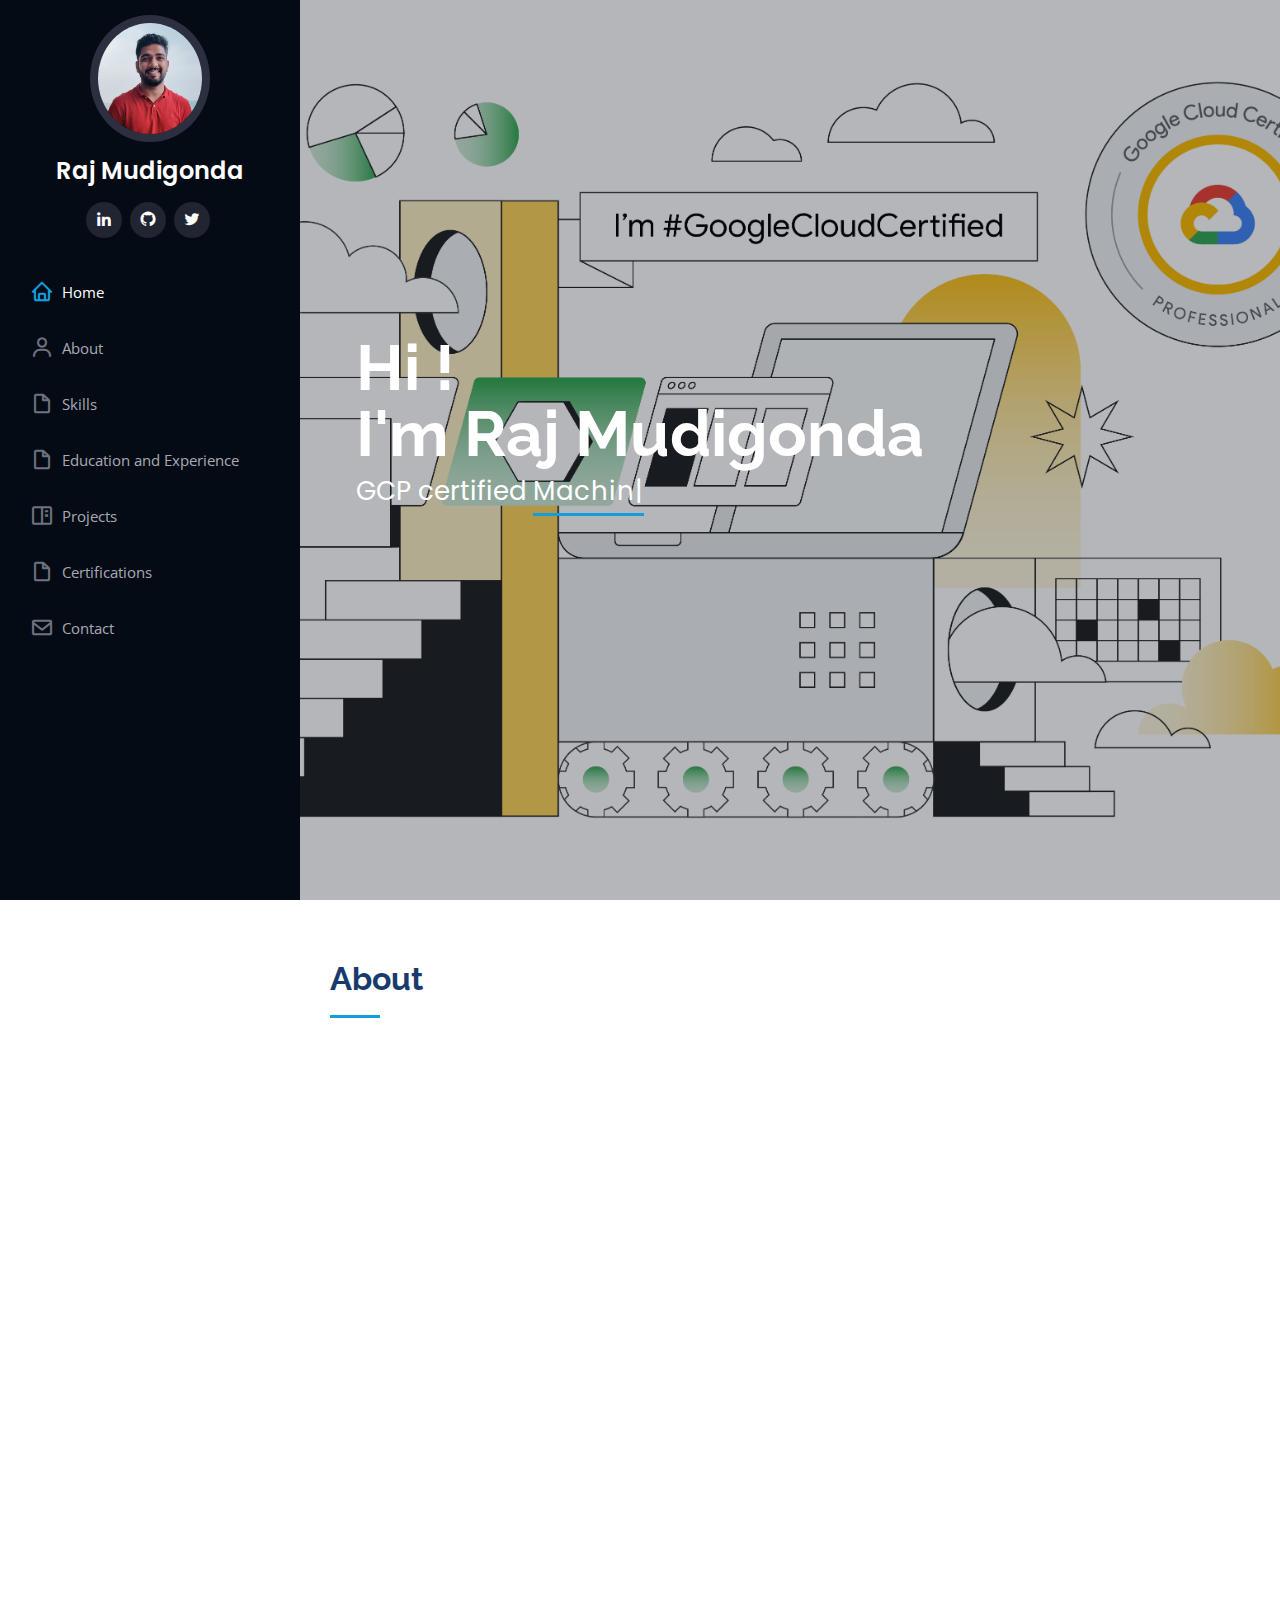
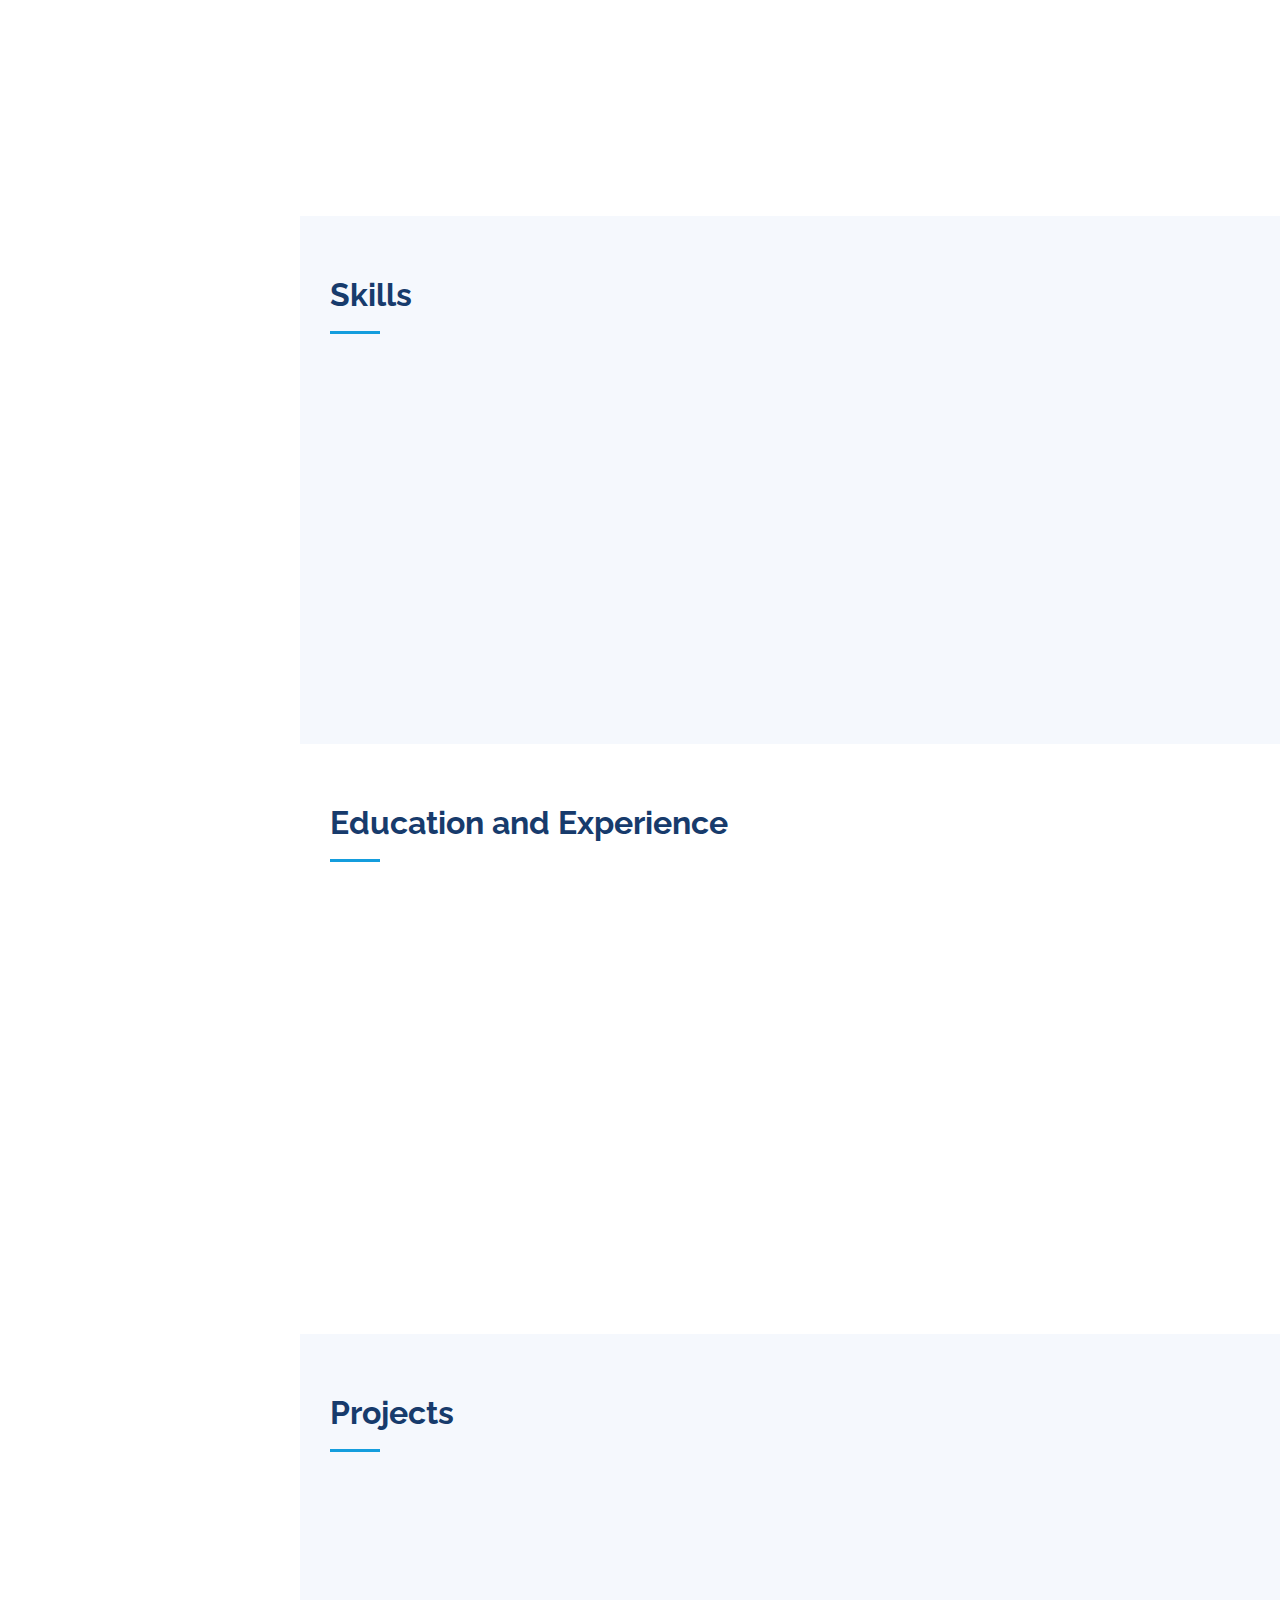
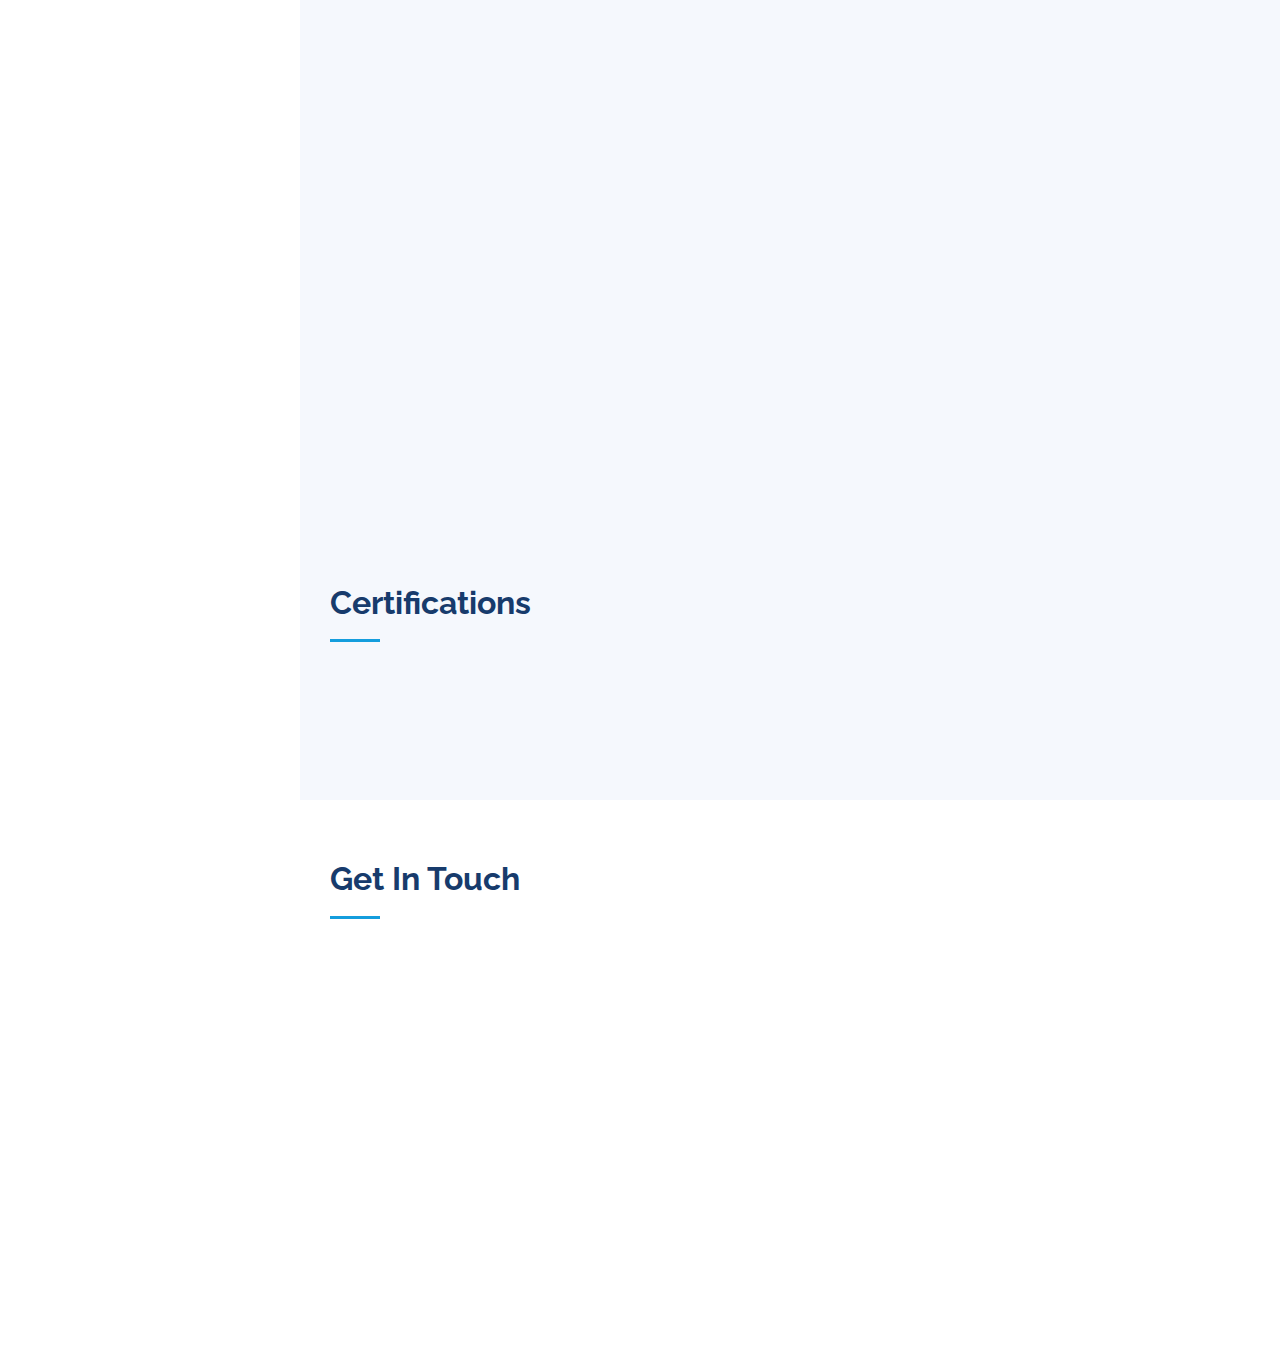
==== index.html @ 3359b0aa "Initial commit" ====
<!DOCTYPE html>
<html lang="en">

<head>
  <meta charset="utf-8">
  <meta content="width=device-width, initial-scale=1.0" name="viewport">

  <title>Raj Mudigonda</title>
  <meta content="" name="description">
  <meta content="" name="keywords">

  <!-- Favicons -->
  <link href="assets/img/favicon.png" rel="icon">
  <link href="assets/img/apple-touch-icon.png" rel="apple-touch-icon">

  <!-- Google Fonts -->
  <link href="https://fonts.googleapis.com/css?family=Open+Sans:300,300i,400,400i,600,600i,700,700i|Raleway:300,
              300i,400,400i,500,500i,600,600i,700,700i|Poppins:300,300i,400,400i,500,500i,600,600i,700,700i" rel="stylesheet">

  <!-- Vendor CSS Files -->
  <link href="assets/vendor/aos/aos.css" rel="stylesheet">
  <link href="assets/vendor/bootstrap/css/bootstrap.min.css" rel="stylesheet">
  <link href="assets/vendor/bootstrap-icons/bootstrap-icons.css" rel="stylesheet">
  <link href="assets/vendor/boxicons/css/boxicons.min.css" rel="stylesheet">
  <link href="assets/vendor/glightbox/css/glightbox.min.css" rel="stylesheet">
  <link href="assets/vendor/swiper/swiper-bundle.min.css" rel="stylesheet">

  <!-- Template Main CSS File -->
  <link href="assets/css/style.css" rel="stylesheet">

</head>

<body>

  <!-- ======= Mobile nav toggle button ======= -->
  <i class="bi bi-list mobile-nav-toggle d-xl-none"></i>

  <!-- ======= Header ======= -->
  <header id="header">
    <div class="d-flex flex-column">

      <div class="profile">
        <img src="assets/img/raj_profile.jpg" alt="" class="img-fluid rounded-circle">
        <h1 class="text-light"><a href="index.html">Raj Mudigonda</a></h1>
        <div class="social-links mt-3 text-center">
          <a href="http://www.linkedin.com/in/rajmudigonda893" class="linkedin"><i class="bx bxl-linkedin"></i></a>
          <a href="https://github.com/rajm893" class="github"><i class="bx bxl-github"></i></a>
          <a href="https://twitter.com/RajMudigonda1" class="twitter"><i class="bx bxl-twitter"></i></a>
        </div>
      </div>

      <nav id="navbar" class="nav-menu navbar">
        <ul>
          <li><a href="#hero" class="nav-link scrollto active"><i class="bx bx-home"></i> <span>Home</span></a></li>
          <li><a href="#about" class="nav-link scrollto"><i class="bx bx-user"></i> <span>About</span></a></li>
          <li><a href="#skills" class="nav-link scrollto"><i class="bx bx-file-blank"></i> <span>Skills</span></a></li>        
          <li><a href="#edu_exp" class="nav-link scrollto"><i class="bx bx-file-blank"></i> <span>Education and Experience</span></a></li>
          <li><a href="#portfolio" class="nav-link scrollto"><i class="bx bx-book-content"></i> <span>Projects</span></a></li>
          <li><a href="#certification" class="nav-link scrollto"><i class="bx bx-file-blank"></i> <span>Certifications</span></a></li>
          <li><a href="#contact" class="nav-link scrollto"><i class="bx bx-envelope"></i> <span>Contact</span></a></li>
        </ul>
      </nav><!-- .nav-menu -->
    </div>
  </header><!-- End Header -->

  <!-- ======= Hero Section ======= -->
  <section id="hero" class="d-flex flex-column justify-content-center align-items-center">
    <div class="hero-container" data-aos="fade-in">
      <h1>Hi !</h1>
      <h1>I'm Raj Mudigonda</h1>
      <p>GCP certified <span class="typed" data-typed-items="Machine Learning engineer, Data Engineer"></span></p>
    </div>
  </section><!-- End Hero -->

  <main id="main">

    <!-- ======= About Section ======= -->
    <section id="about" class="about">
      <div class="container">

        <div class="section-title">
          <h2>About</h2>
          <p></p>
        </div>

        <div class="row">
          <div class="col-lg-4" data-aos="fade-right">
            <img src="assets/img/raj_profile.jpg" class="img-fluid" alt="">
          </div>
          <div class="col-lg-6 pt-4 pt-lg-0 content" data-aos="fade-left">
            <h3>Welcome!</h3>

            <p style="text-align: justify;">
              <br>
              I'm a Machine Learning Engineer with 4 years of expertise in designing and deploying end-to-end machine learning solutions.
              I hold certifications as a <strong>Google Cloud Professional Machine Learning Engineer</strong> and <strong>Data Engineer</strong>,
              reflecting my proficiency in leveraging cloud platforms for scalable and efficient ML deployments.<br>
              <br>
              My journey in the tech industry spans both fast-paced startup environments and large tech firms, equipping me with adaptable skills
              and a strong foundation in agile development methodologies.<br>
              <br>
              With a passion for solving real-world problems, I have successfully delivered ML solutions across diverse business domains.<br>
              <br>
              My technical skill set includes:<br>
              - Python<br>
              - SQL<br>
              - Machine Learning<br>
              - Deep Learning<br>
              - GCP<br>
              - MLOps<br>
              <br>
              Let's collaborate to build innovative and impactful machine learning solutions.
            </p>
          </div>
        </div>

      </div>
    </section><!-- End About Section -->

    <!-- ======= Skills Section ======= -->
    <section id="skills" class="skills section-bg">
      <div class="container">

        <div class="section-title">
          <h2>Skills</h2>
       </div>

        <div class="row skills-content">

          <div class="col-lg-6" data-aos="fade-up">

            <div class="progress">
              <span class="skill">Python <i class="val">100%</i></span>
              <div class="progress-bar-wrap">
                <div class="progress-bar" role="progressbar" aria-valuenow="100" aria-valuemin="0" aria-valuemax="100"></div>
              </div>
            </div>

            <div class="progress">
              <span class="skill">Machine Learning <i class="val">95%</i></span>
              <div class="progress-bar-wrap">
                <div class="progress-bar" role="progressbar" aria-valuenow="90" aria-valuemin="0" aria-valuemax="100"></div>
              </div>
            </div>

            <div class="progress">
              <span class="skill">SQL <i class="val">90%</i></span>
              <div class="progress-bar-wrap">
                <div class="progress-bar" role="progressbar" aria-valuenow="90" aria-valuemin="0" aria-valuemax="100"></div>
              </div>
            </div>
            <div class="progress">
              <span class="skill">Pytorch <i class="val">85%</i></span>
              <div class="progress-bar-wrap">
                <div class="progress-bar" role="progressbar" aria-valuenow="85" aria-valuemin="0" aria-valuemax="100"></div>
              </div>
            </div>
            <div class="progress">
              <span class="skill">Docker <i class="val">90%</i></span>
              <div class="progress-bar-wrap">
                <div class="progress-bar" role="progressbar" aria-valuenow="90" aria-valuemin="0" aria-valuemax="100"></div>
              </div>
            </div>
          </div>

          <div class="col-lg-6" data-aos="fade-up" data-aos-delay="100">

            <div class="progress">
              <span class="skill">Google Cloud Platform <i class="val">95%</i></span>
              <div class="progress-bar-wrap">
                <div class="progress-bar" role="progressbar" aria-valuenow="95" aria-valuemin="0" aria-valuemax="100"></div>
              </div>
            </div>

            <div class="progress">
              <span class="skill">Natural Language Processing <i class="val">90%</i></span>
              <div class="progress-bar-wrap">
                <div class="progress-bar" role="progressbar" aria-valuenow="90" aria-valuemin="0" aria-valuemax="100"></div>
              </div>
            </div>

            <div class="progress">
              <span class="skill">MLOps <i class="val">90%</i></span>
              <div class="progress-bar-wrap">
                <div class="progress-bar" role="progressbar" aria-valuenow="90" aria-valuemin="0" aria-valuemax="100"></div>
              </div>
            </div>

            <div class="progress">
              <span class="skill">Deep Learning <i class="val">85%</i></span>
              <div class="progress-bar-wrap">
                <div class="progress-bar" role="progressbar" aria-valuenow="85" aria-valuemin="0" aria-valuemax="100"></div>
              </div>
            </div>
            <div class="progress">
              <span class="skill">Big Data <i class="val">85%</i></span>
              <div class="progress-bar-wrap">
                <div class="progress-bar" role="progressbar" aria-valuenow="85" aria-valuemin="0" aria-valuemax="100"></div>
              </div>
            </div>

          </div>

        </div>

      </div>
    </section><!-- End Skills Section -->

    <!-- ======= Education Section ======= -->
    <section id="edu_exp" class="resume">
      <div class="container">

        <div class="section-title">
          <h2>Education and Experience</h2>
          </div>

        <div class="row">
          <div class="col-lg-6" data-aos="fade-up">
            
            <h3 class="resume-title">Education</h3>
            <div class="resume-item">
              <h4>Masters in Computer Science &amp; Engineering</h4>
              <h5>2016 - 2018</h5>
              <p><em>International Institute of Information Technology, Bhubaneswar, India</em></p>
            </div>
            <div class="resume-item">
              <h4>Bachelors in Computer Science &amp; Technology</h4>
              <h5>2011 - 2015</h5>
              <p><em>Shivaji University, Kolhapur, India</em></p>
              </div>
          </div>
          <div class="col-lg-6" data-aos="fade-up" data-aos-delay="100">
            <h3 class="resume-title">Professional Experience</h3>
            <div class="resume-item">
              <h4>Machine Learning Engineer</h4>
              <h5>March 2020 - August 2022</h5>
              <p><em>Johnson Controls, Bangalore, India </em></p>
            </div>
            <div class="resume-item">
              <h4>Data Scientist</h4>
              <h5>June 2018 - January 2020</h5>
              <p><em>Curl Tech, Bangalore, India </em></p>
            </div>
          </div>
        </div>

      </div>
    </section><!-- End Resume Section -->

   
    <!-- ======= Portfolio Section ======= -->
    <section id="portfolio" class="portfolio section-bg">
      <div class="container">

        <div class="section-title">
          <h2>Projects</h2>
    
        </div>
  
        <div class="row portfolio-container" data-aos="fade-up" data-aos-delay="100">
       
            <div class="col-lg-4 col-md-6 portfolio-item filter-app" >
              <div class="portfolio-wrap"> 
               <img src="assets/img/portfolio/item_shrinks_diag.png" class="img-fluid"  alt="">
               <!-- <div class="centered"><strong>Retail store item shrinkage prediction</strong> </div> -->
               <div class="portfolio-text">
                <h3 class="portfolio-title">Retail store item shrinkage prediction</h3>
              </div>
               <div class="portfolio-links">
                <a href="project-details.html#project-1" class="more-details-link" data-toggle="modal" data-target="#project-modal">More Details</a>
                <!-- <a href="project-details.html" title="More details">More Details</a> -->
               </div>
              </div>
            </div>

            <div class="col-lg-4 col-md-6 portfolio-item filter-app" data-aos="fade-up">
              <div class="portfolio-wrap">
               <img src="assets/img/portfolio/anamolies_detect.png" class="img-fluid"  alt="">
              <!-- <div class="centered"><strong>Retail store Anomaly Detection</strong> </div> -->
               <div class="portfolio-text">
                <h3 class="portfolio-title">Retail store Anomaly Detection</h3>
               </div>
               <div class="portfolio-links">
                <a href="project-details.html#project-2" title="More Details">More Details</a>
               </div>
              </div>
            </div>
         
          <div class="col-lg-4 col-md-6 portfolio-item filter-app">
            <div class="portfolio-wrap">
              <img src="assets/img/portfolio/Edge_computing_Solution.png" class="img-fluid" alt="">
              <div class="portfolio-text">
                <h3 class="portfolio-title">Edge computing solution using Google IOT Core, Google PubSub, Dataflow and Bigquery</h3>
              </div>
              <div class="portfolio-links">
                <a href="project-details.html#project-3" title="More details">More Details</a>
              </div>
            </div>
          </div>

          <div class="col-lg-4 col-md-6 portfolio-item filter-card">
            <div class="portfolio-wrap">
              <img src="assets/img/portfolio/ocr_solution.png" class="img-fluid" alt="">
              <div class="portfolio-text">
                <h3 class="portfolio-title">AI Based Document Data Extraction</h3>
              </div>
              <div class="portfolio-links">
                <a href="project-details.html#project-4" title="More Details">More Details</a>
              </div>
            </div>
          </div>

          <div class="col-lg-4 col-md-6 portfolio-item filter-web">
            <div class="portfolio-wrap">
              <img src="assets/img/portfolio/libs.png" class="img-fluid" alt="">
              <div class="portfolio-text">
                <h3 class="portfolio-title">Explosives classification using LIBS data</h3>
              </div>
              <div class="portfolio-links">
                <a href="project-details.html#project-5" title="More Details">More Details</a>
              </div>
            </div>
          </div>

          <div class="col-lg-4 col-md-6 portfolio-item filter-app">
            <div class="portfolio-wrap">
              <img src="assets/img/portfolio/ai_camera_usecase.png" class="img-fluid" alt="">
              <div class="portfolio-text">
                <h3 class="portfolio-title">Retail store Visual analytics solution from camera feed</h3>
              </div>
              <div class="portfolio-links">
                <a href="project-details.html#project-6" title="More Details">More Details</a>
              </div>
            </div>
          </div>

          <div class="col-lg-4 col-md-6 portfolio-item filter-card">
            <div class="portfolio-wrap">
              <img src="assets/img/portfolio/ML_pipeline.png" class="img-fluid" alt="">
              <div class="portfolio-text">
                <h3 class="portfolio-title">MLOps with DVC and MLFLow</h3>
              </div>
              <div class="portfolio-links">
                <a href="project-details.html#project-7" title="More Details">More Details</a>
              </div>
            </div>
          </div>

          <div class="col-lg-4 col-md-6 portfolio-item filter-card">
            <div class="portfolio-wrap">
              <img src="assets/img/portfolio/quora.png" class="img-fluid" alt="">
              <div class="portfolio-text">
                <h3 class="portfolio-title">NLP based model building on Quora question pairs dataset with FastAPI deployment</h3>
              </div>
              <div class="portfolio-links">
                <a href="project-details.html#project-8" title="More Details">More Details</a>
              </div>
            </div>
          </div>

        </div>

      </div>
    </section><!-- End Portfolio Section-->

    <section id="certification" class="certification section-bg">
      <div class="container">

        <div class="section-title">
          <h2>Certifications</h2>
        </div>

        <div class="row skills-content">
          <div class="col-lg-3" data-aos="fade-up">
          <div class="portfolio-wrap">
            <embed type="image/jpg" src="https://api.accredible.com/v1/frontend/credential_website_embed_image/badge/74767952"> 
            <div class="portfolio-links">
              <a href="https://google.accredible.com/3e2f6ae3-002e-4bcc-9ad5-936173d66154" title="Link">Link<i class="bx bx-link"></i></a>
            </div>
          </div>
          </div>
          <div class="col-lg-3" data-aos="fade-up" data-aos-delay="100">
          <div class="portfolio-wrap">
            <embed type="image/jpg" src="https://api.accredible.com/v1/frontend/credential_website_embed_image/badge/73990220"> 
            <div class="portfolio-links">
              <a href="https://google.accredible.com/91970f73-e593-4fe9-964e-8dffdcba9cc0" title="Link">Link<i class="bx bx-link"></i></a>
            </div>
          </div>
          </div>
        </div>

        </div>

      </div>
    </section><!-- Certification ends -->

   
    <!-- ======= Contact Section ======= -->
    <section id="contact" class="contact">
      <div class="container">

        <div class="section-title">
          <h2>Get In Touch</h2>
        </div>

        <div class="row" data-aos="fade-in">
            <div class="info">
              <div class="address">
                <i class="bi bi-geo-alt"></i>
                <h4>Location:</h4>
                <p>Upton Park <br> 
                   London E6 1AD <br>
                   United Kingdom </p>
              </div>
              <div class="email">
                <i class="bi bi-envelope"></i>
                <h4>Email:</h4>
                <p>rajmudigonda893@gmail.com</p>
              </div>
              </div>

        </div>

      </div>
    </section><!-- End Contact Section -->

  </main><!-- End #main -->



  <a href="#" class="back-to-top d-flex align-items-center justify-content-center"><i class="bi bi-arrow-up-short"></i></a>

  <!-- Vendor JS Files -->
  <script src="assets/vendor/purecounter/purecounter_vanilla.js"></script>
  <script src="assets/vendor/aos/aos.js"></script>
  <script src="assets/vendor/bootstrap/js/bootstrap.bundle.min.js"></script>
  <script src="assets/vendor/glightbox/js/glightbox.min.js"></script>
  <script src="assets/vendor/isotope-layout/isotope.pkgd.min.js"></script>
  <script src="assets/vendor/swiper/swiper-bundle.min.js"></script>
  <script src="assets/vendor/typed.js/typed.umd.js"></script>
  <script src="assets/vendor/waypoints/noframework.waypoints.js"></script>
  <script src="assets/vendor/php-email-form/validate.js"></script>

  <!-- Template Main JS File -->
  <script src="assets/js/main.js"></script>
</body>

</html>
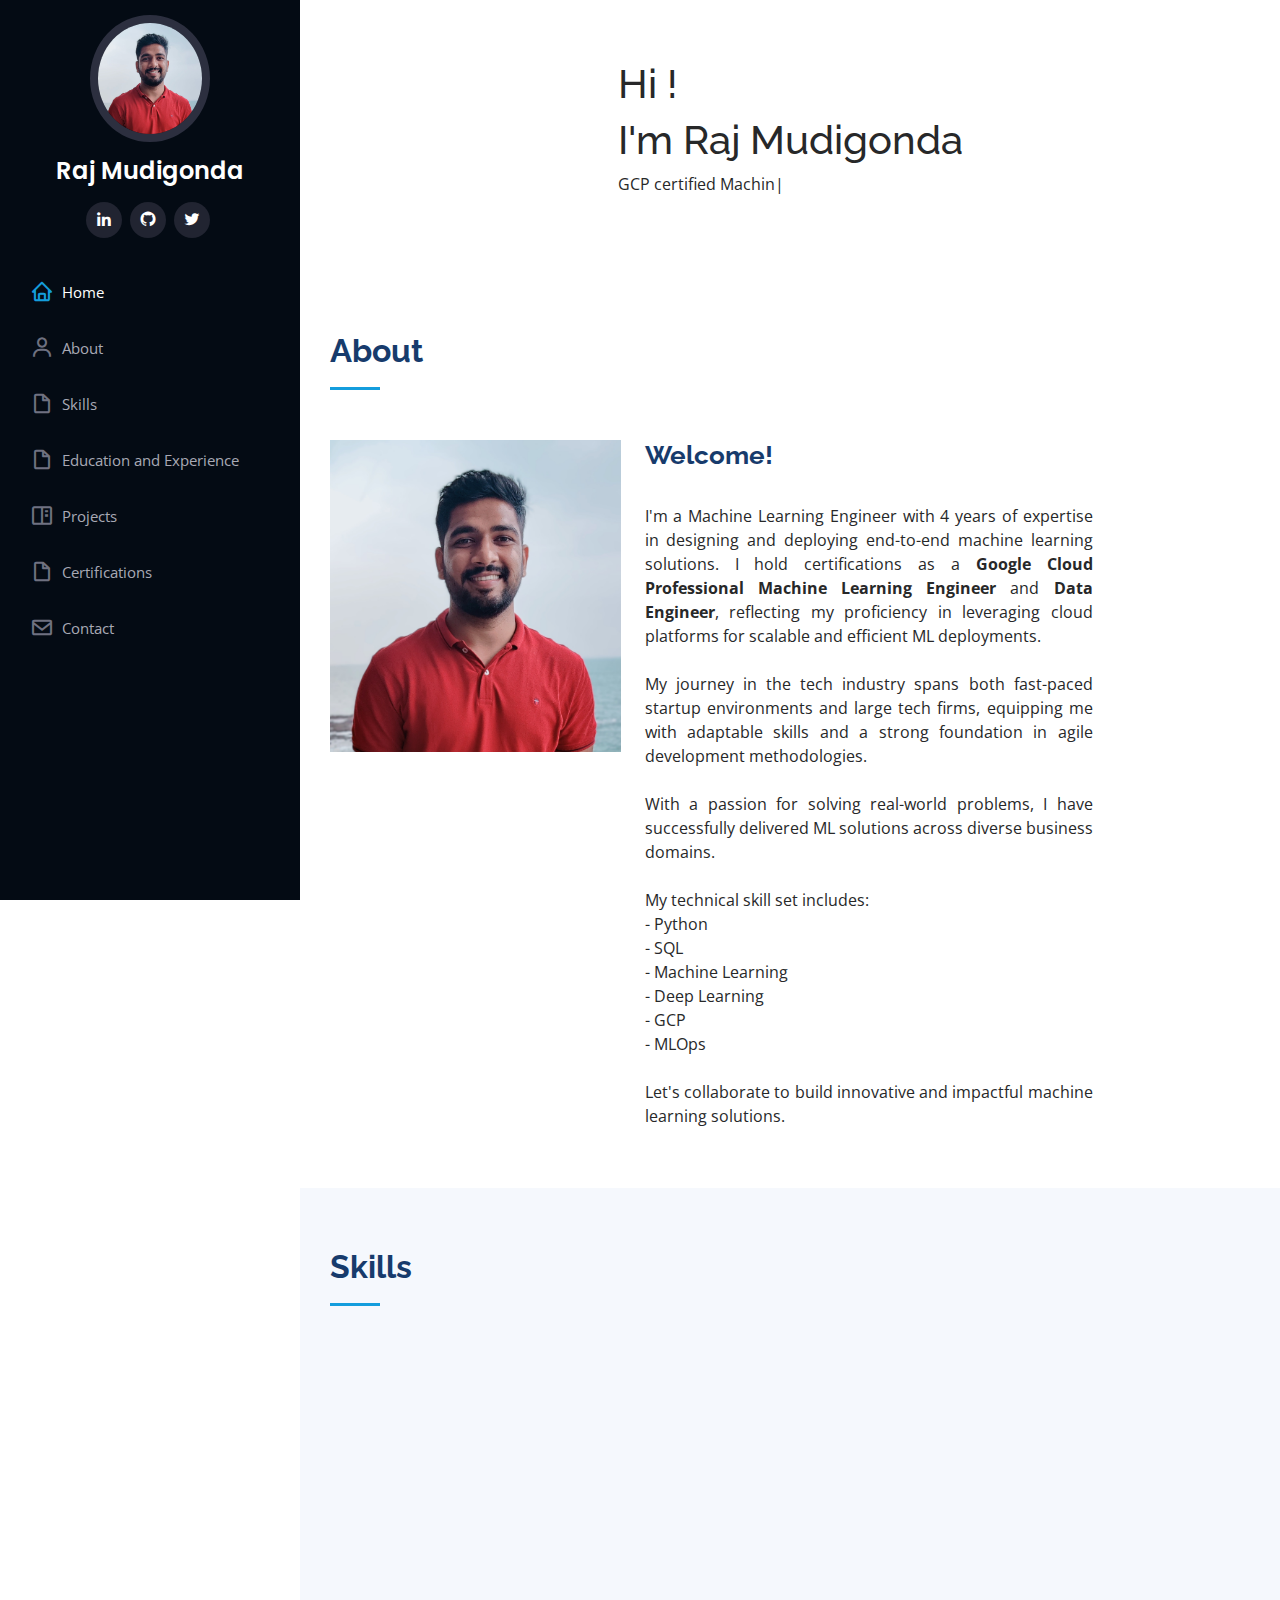
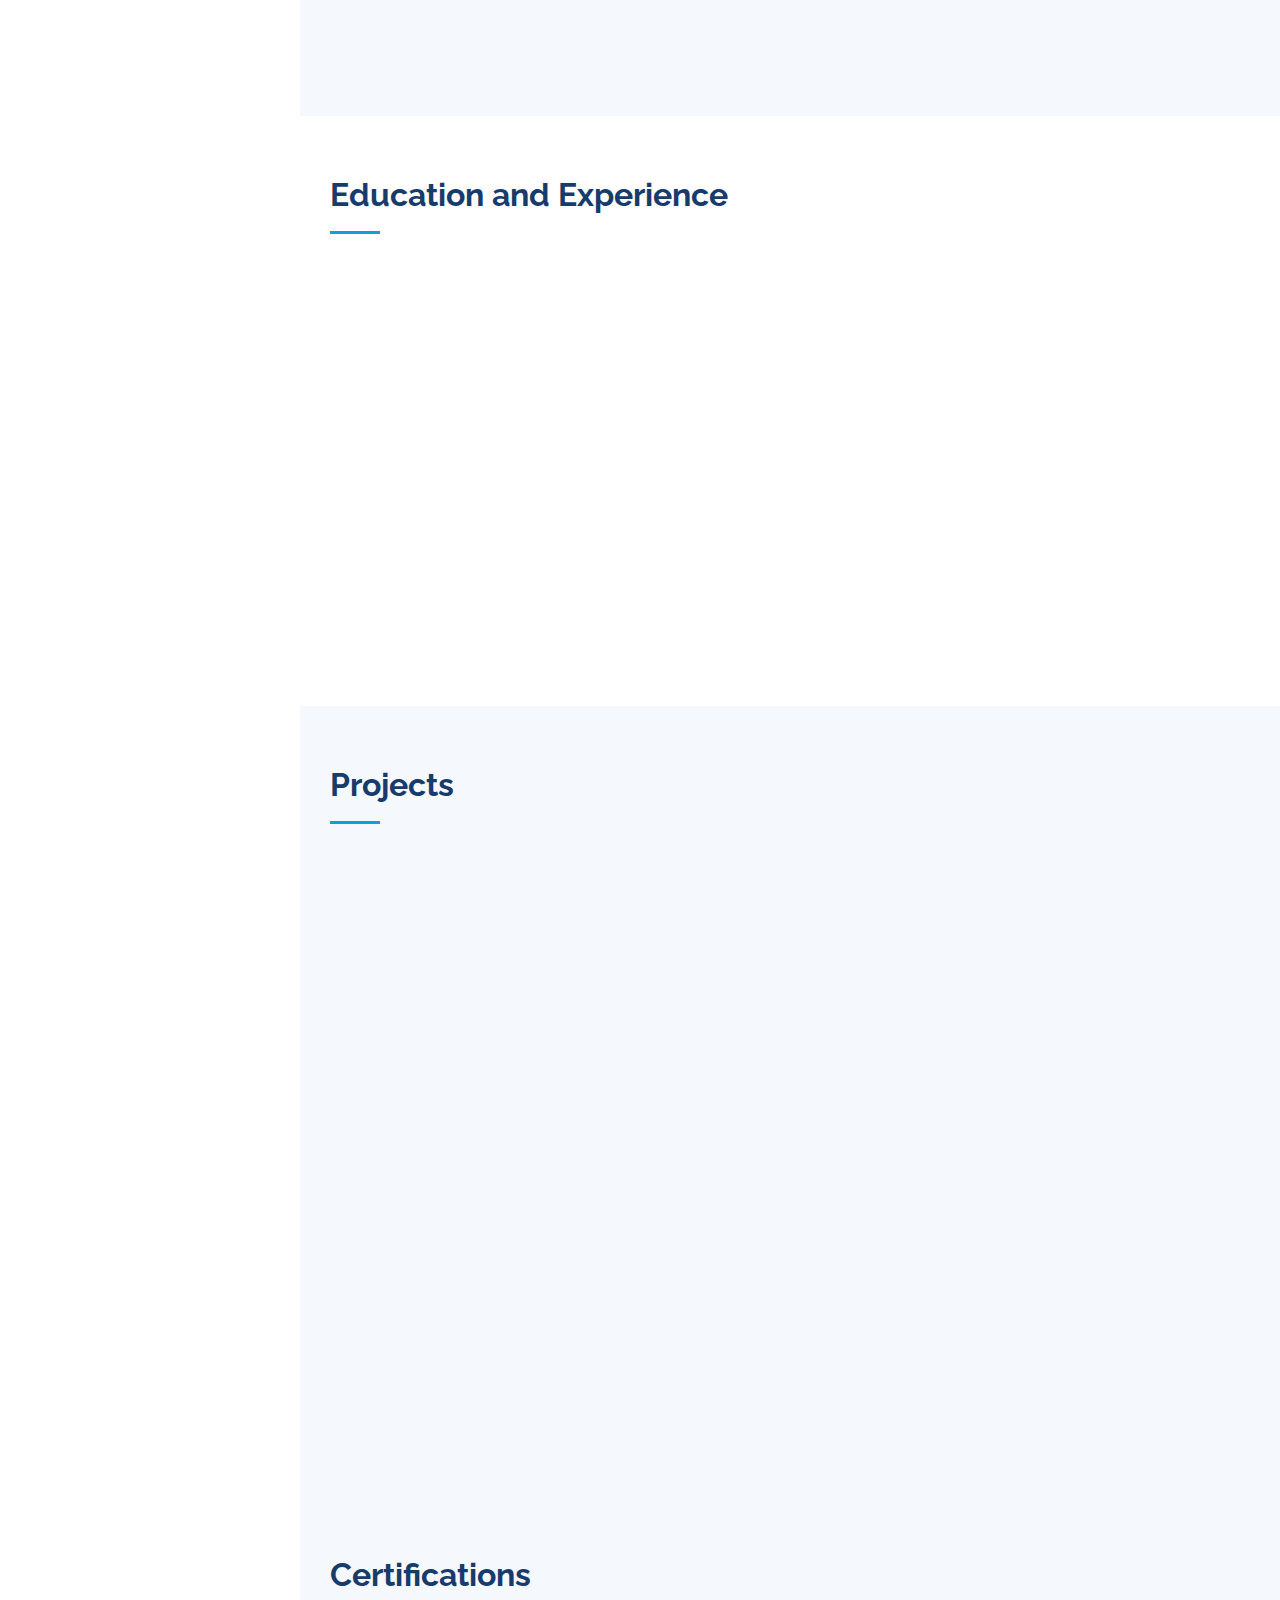
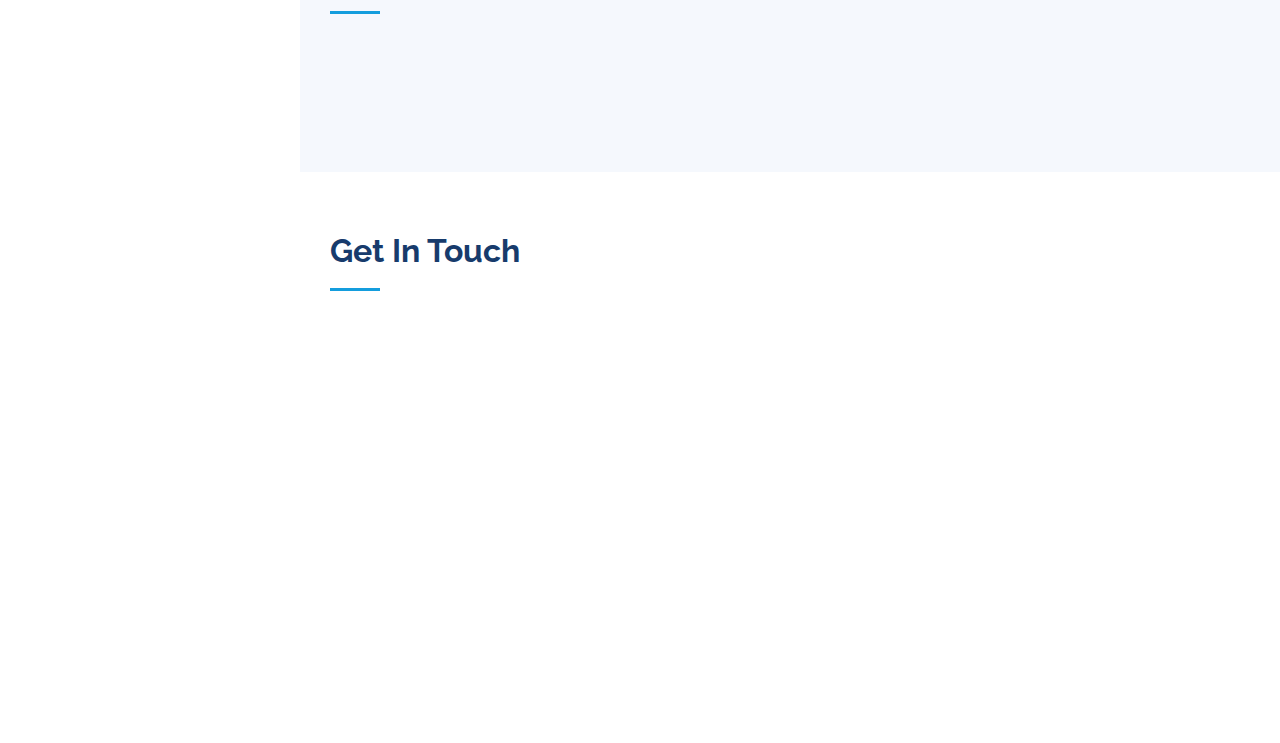
==== commit 84465b82: "resolve bugs" ====
--- a/index.html
+++ b/index.html
@@ -51,7 +51,7 @@
 
       <nav id="navbar" class="nav-menu navbar">
         <ul>
-          <li><a href="#hero" class="nav-link scrollto active"><i class="bx bx-home"></i> <span>Home</span></a></li>
+          <li><a href="#main" class="nav-link scrollto active"><i class="bx bx-home"></i> <span>Home</span></a></li>
           <li><a href="#about" class="nav-link scrollto"><i class="bx bx-user"></i> <span>About</span></a></li>
           <li><a href="#skills" class="nav-link scrollto"><i class="bx bx-file-blank"></i> <span>Skills</span></a></li>        
           <li><a href="#edu_exp" class="nav-link scrollto"><i class="bx bx-file-blank"></i> <span>Education and Experience</span></a></li>
@@ -64,7 +64,7 @@
   </header><!-- End Header -->
 
   <!-- ======= Hero Section ======= -->
-  <section id="hero" class="d-flex flex-column justify-content-center align-items-center">
+  <section id="main" class="d-flex flex-column justify-content-center align-items-center">
     <div class="hero-container" data-aos="fade-in">
       <h1>Hi !</h1>
       <h1>I'm Raj Mudigonda</h1>
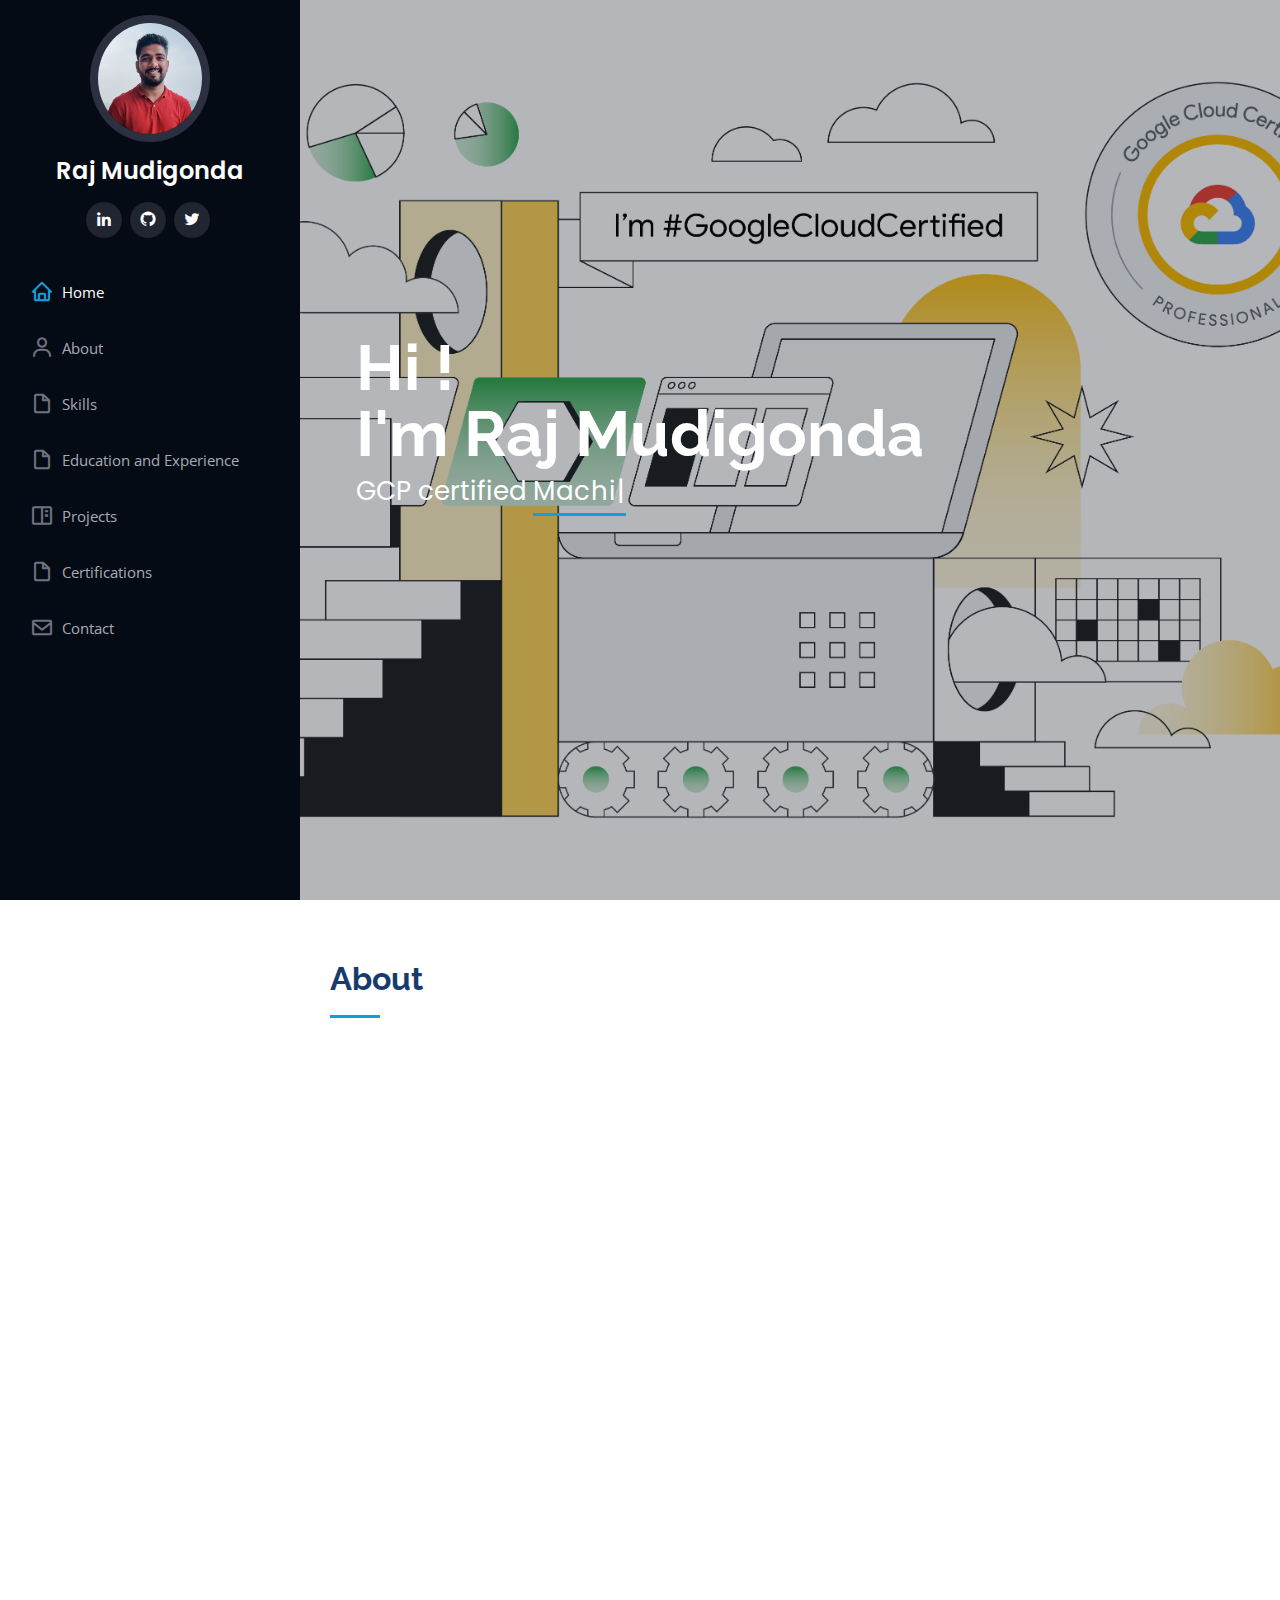
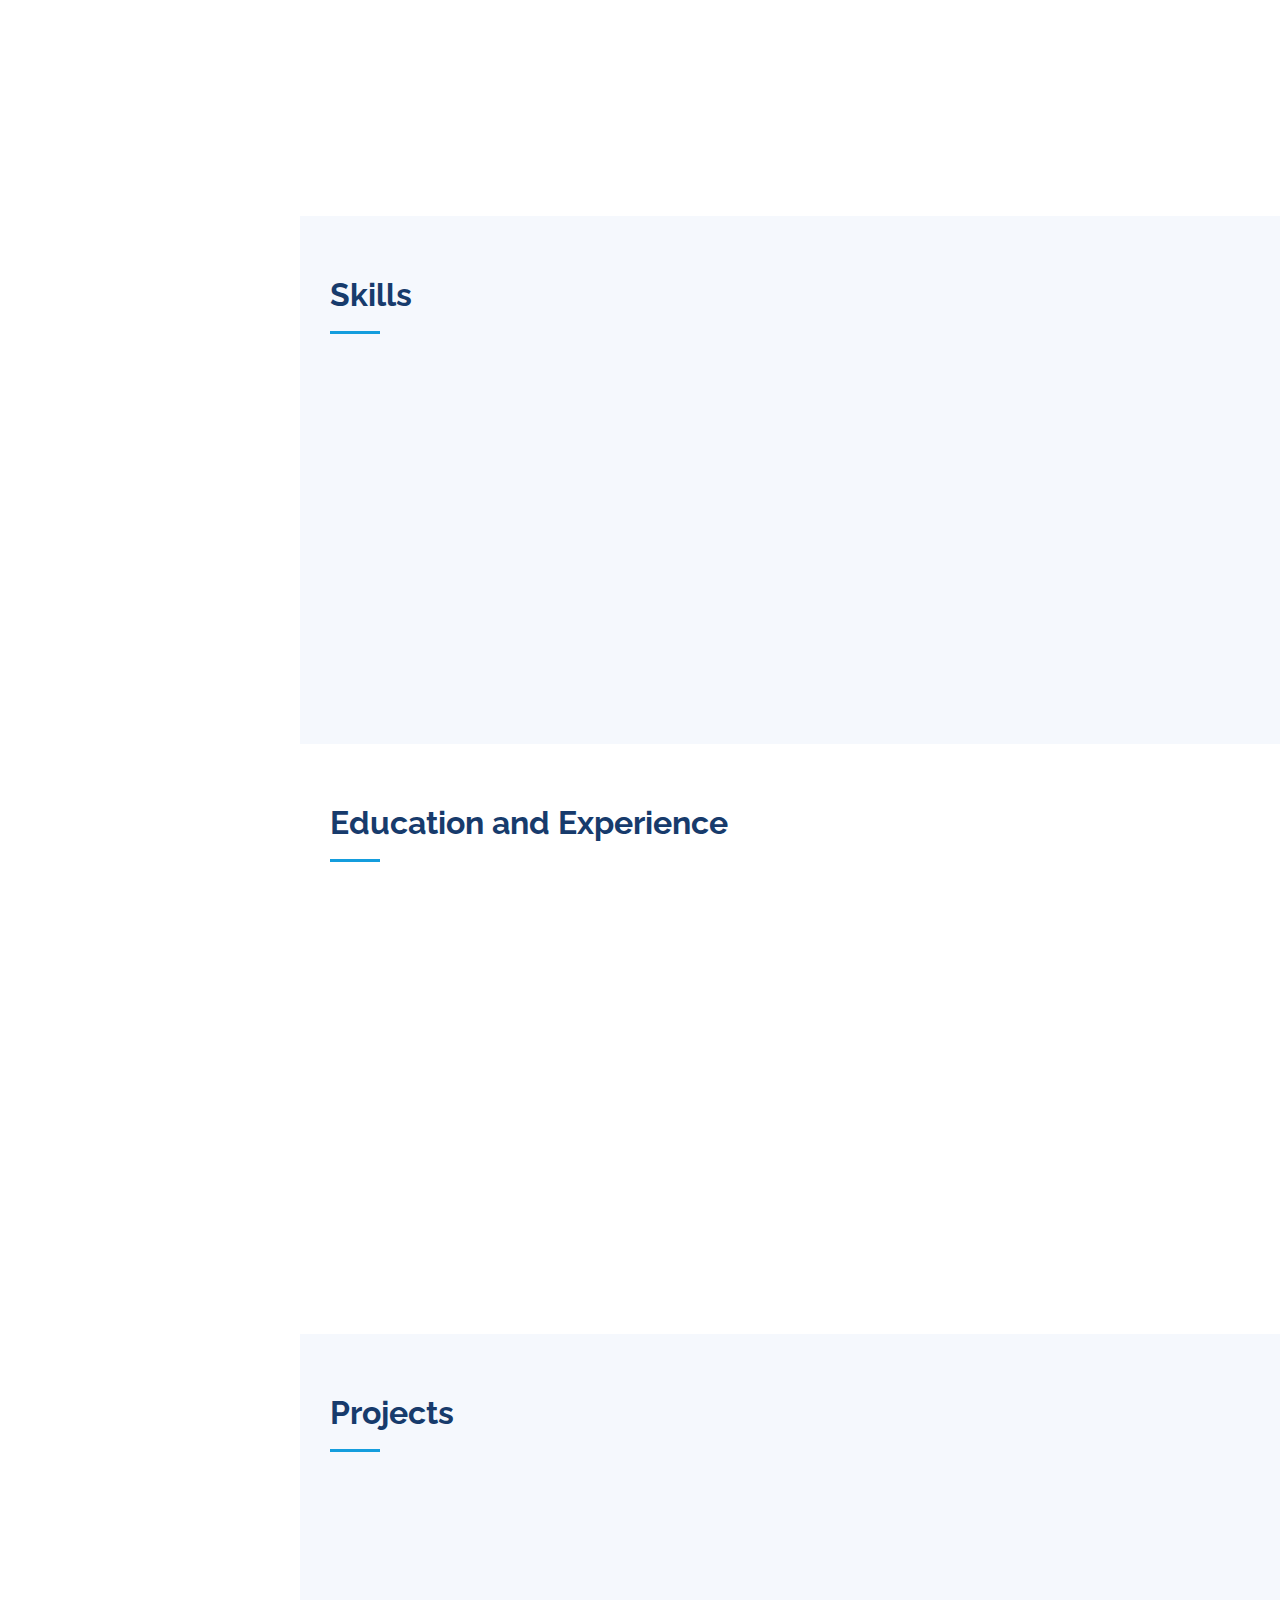
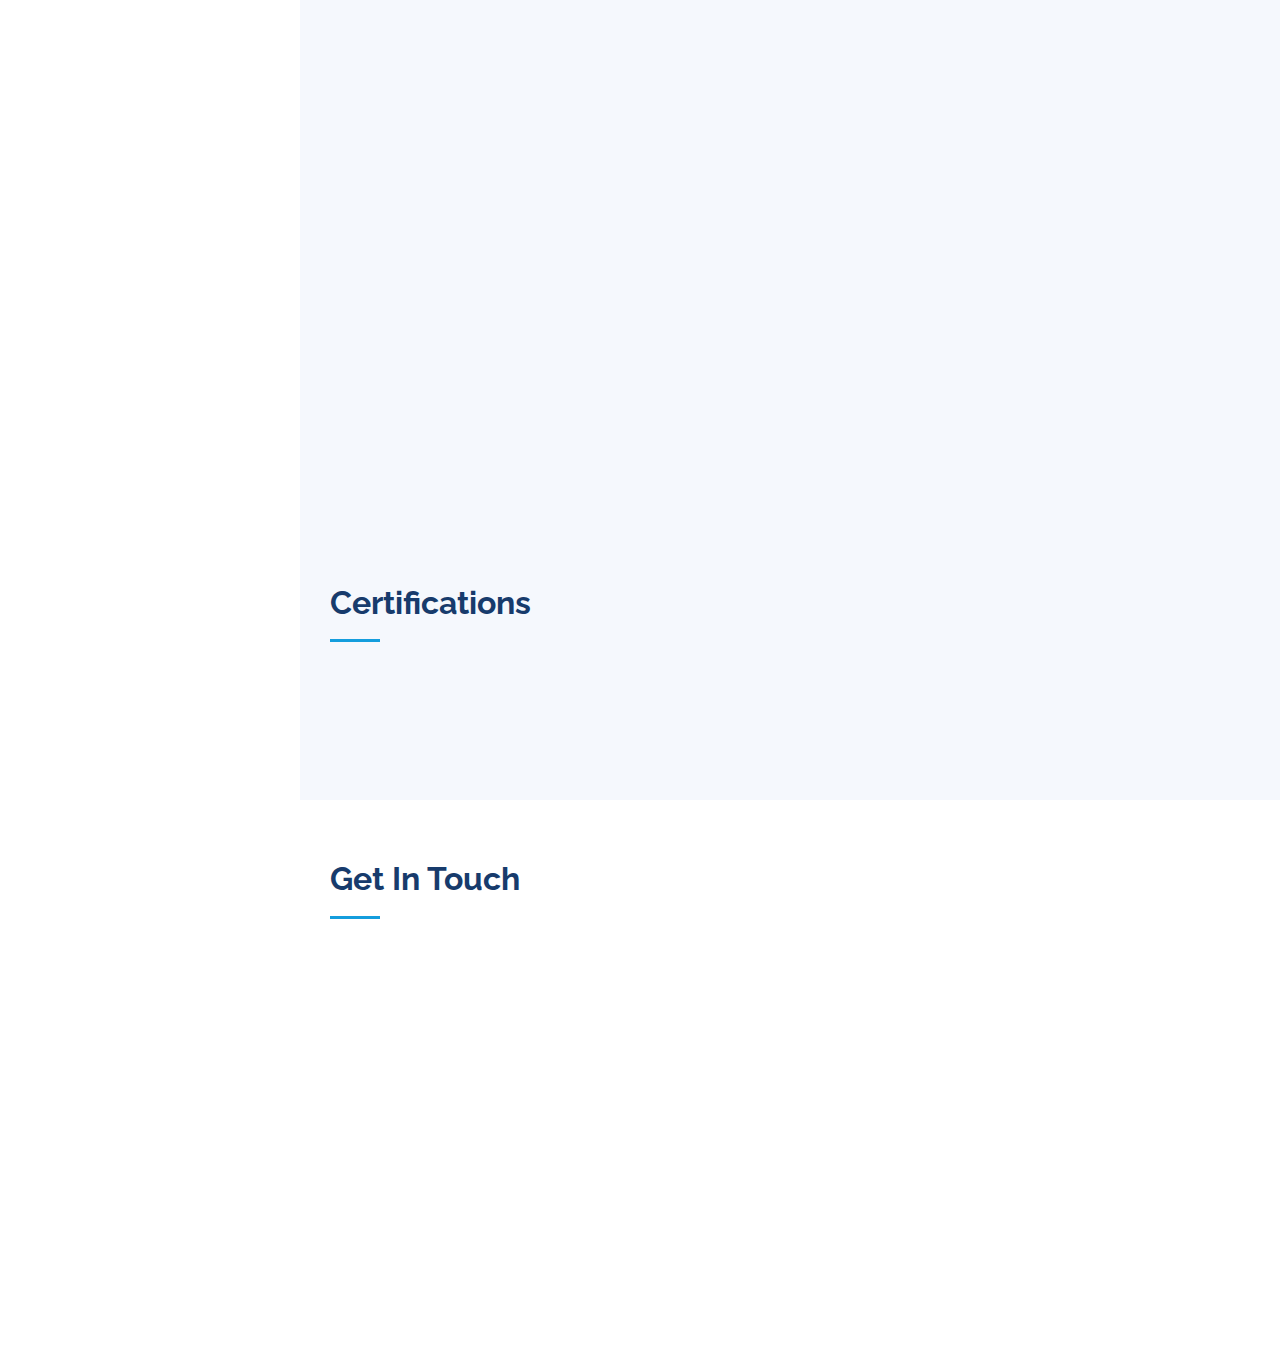
==== commit 7437a109: "renamed index" ====
--- a/index.html
+++ b/index.html
@@ -51,7 +51,7 @@
 
       <nav id="navbar" class="nav-menu navbar">
         <ul>
-          <li><a href="#main" class="nav-link scrollto active"><i class="bx bx-home"></i> <span>Home</span></a></li>
+          <li><a href="#hero" class="nav-link scrollto active"><i class="bx bx-home"></i> <span>Home</span></a></li>
           <li><a href="#about" class="nav-link scrollto"><i class="bx bx-user"></i> <span>About</span></a></li>
           <li><a href="#skills" class="nav-link scrollto"><i class="bx bx-file-blank"></i> <span>Skills</span></a></li>        
           <li><a href="#edu_exp" class="nav-link scrollto"><i class="bx bx-file-blank"></i> <span>Education and Experience</span></a></li>
@@ -64,7 +64,7 @@
   </header><!-- End Header -->
 
   <!-- ======= Hero Section ======= -->
-  <section id="main" class="d-flex flex-column justify-content-center align-items-center">
+  <section id="hero" class="d-flex flex-column justify-content-center align-items-center">
     <div class="hero-container" data-aos="fade-in">
       <h1>Hi !</h1>
       <h1>I'm Raj Mudigonda</h1>
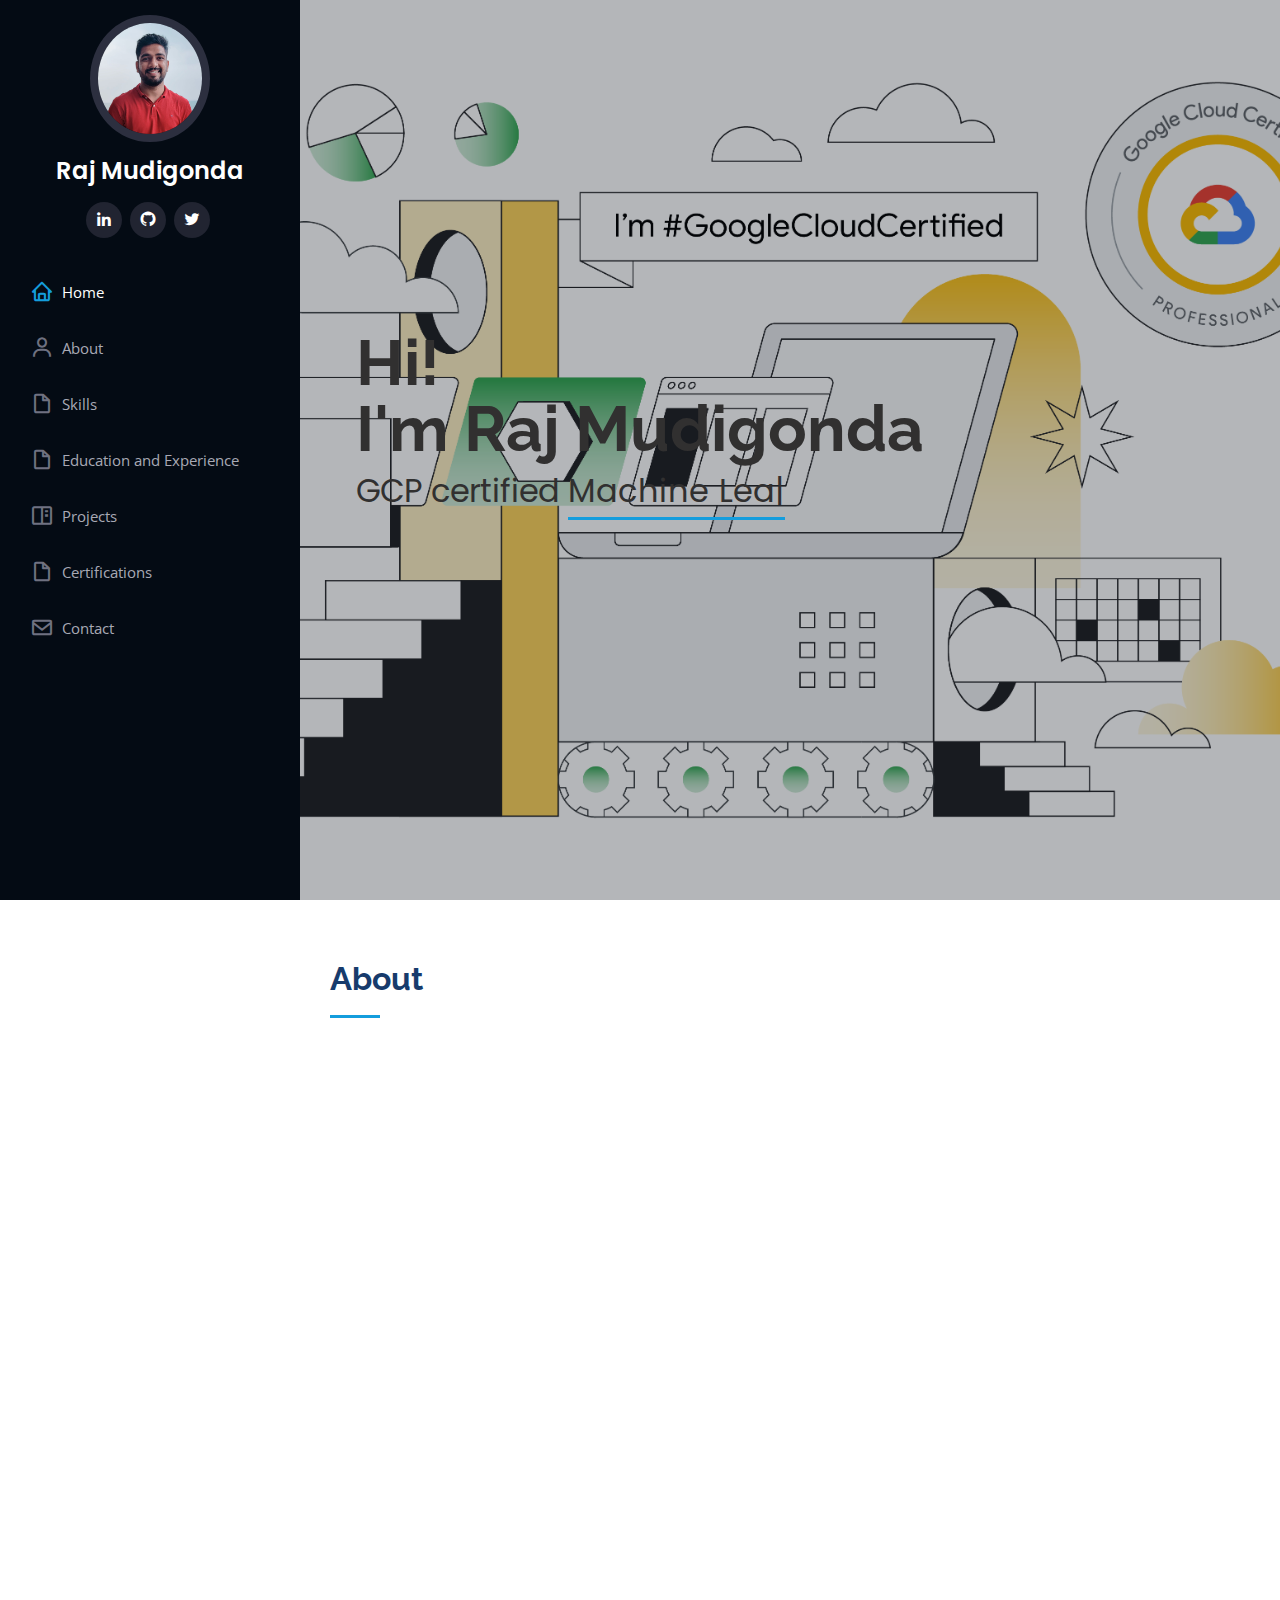
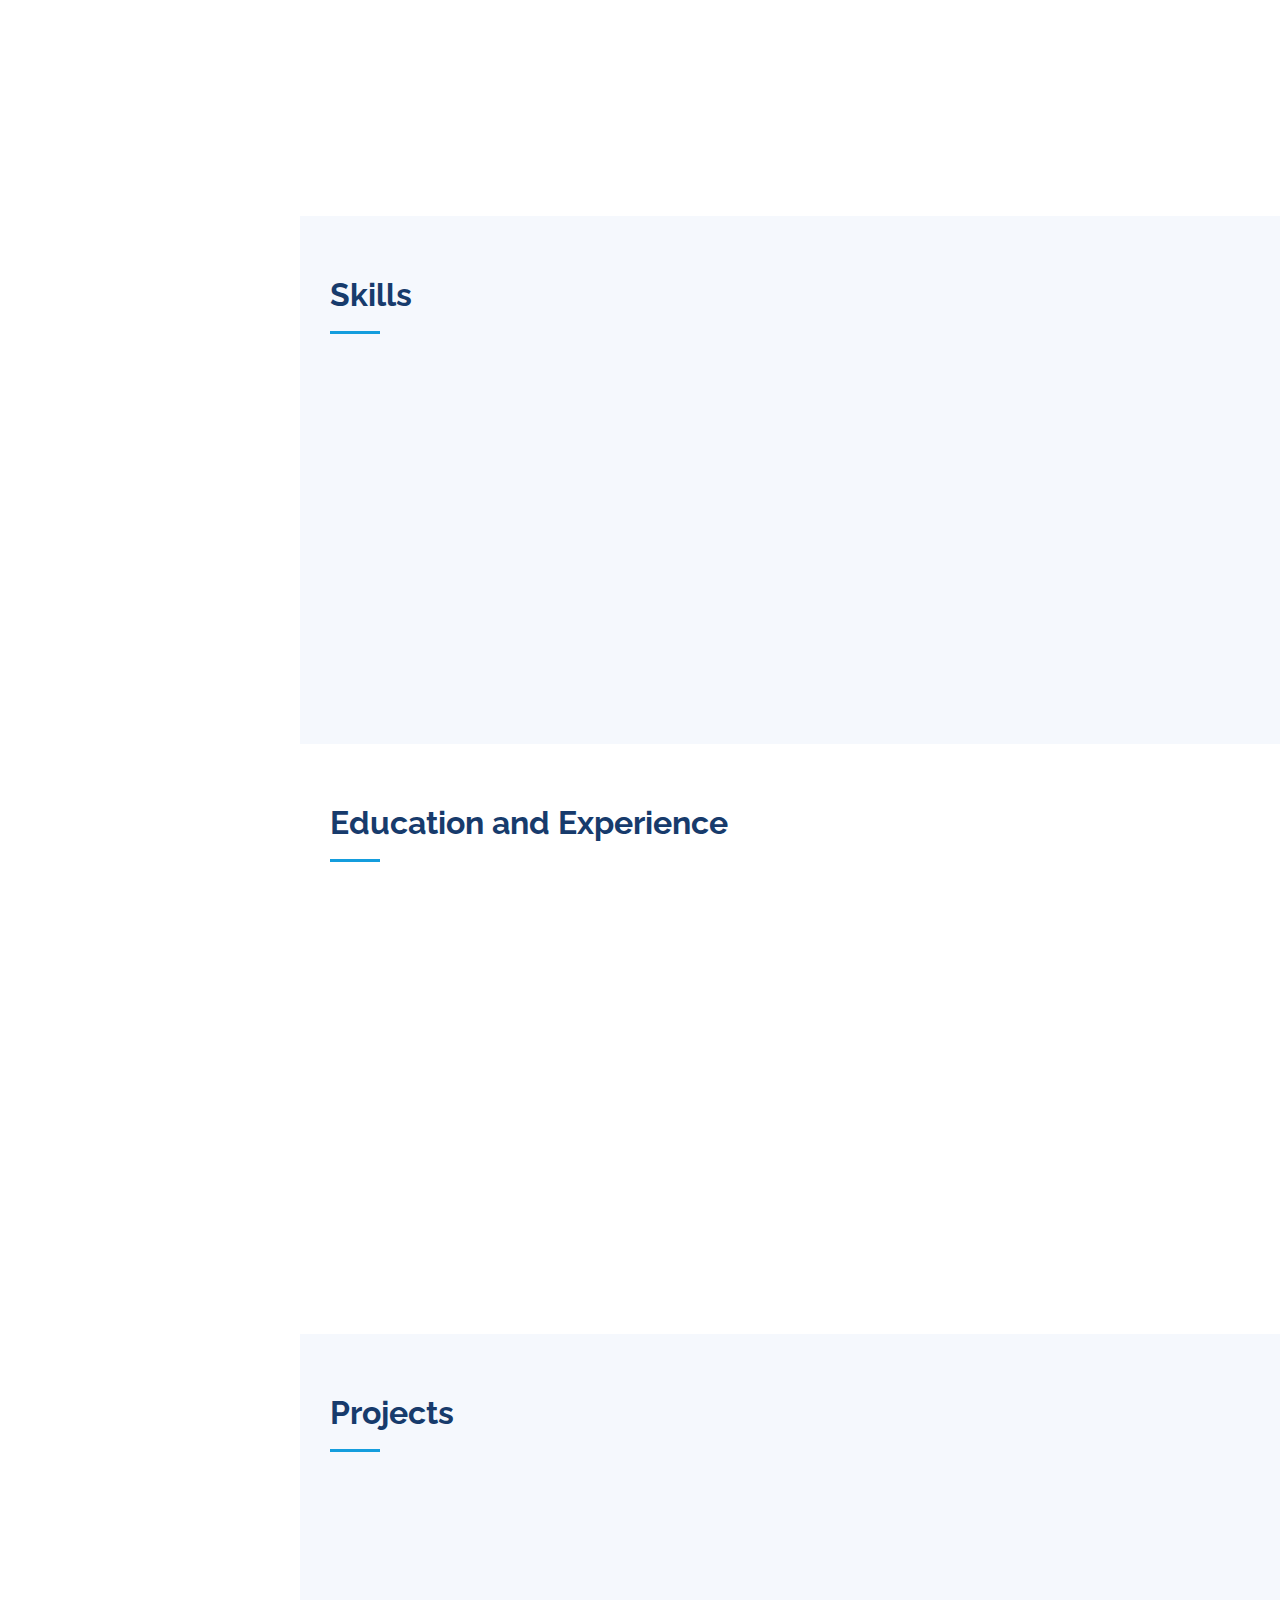
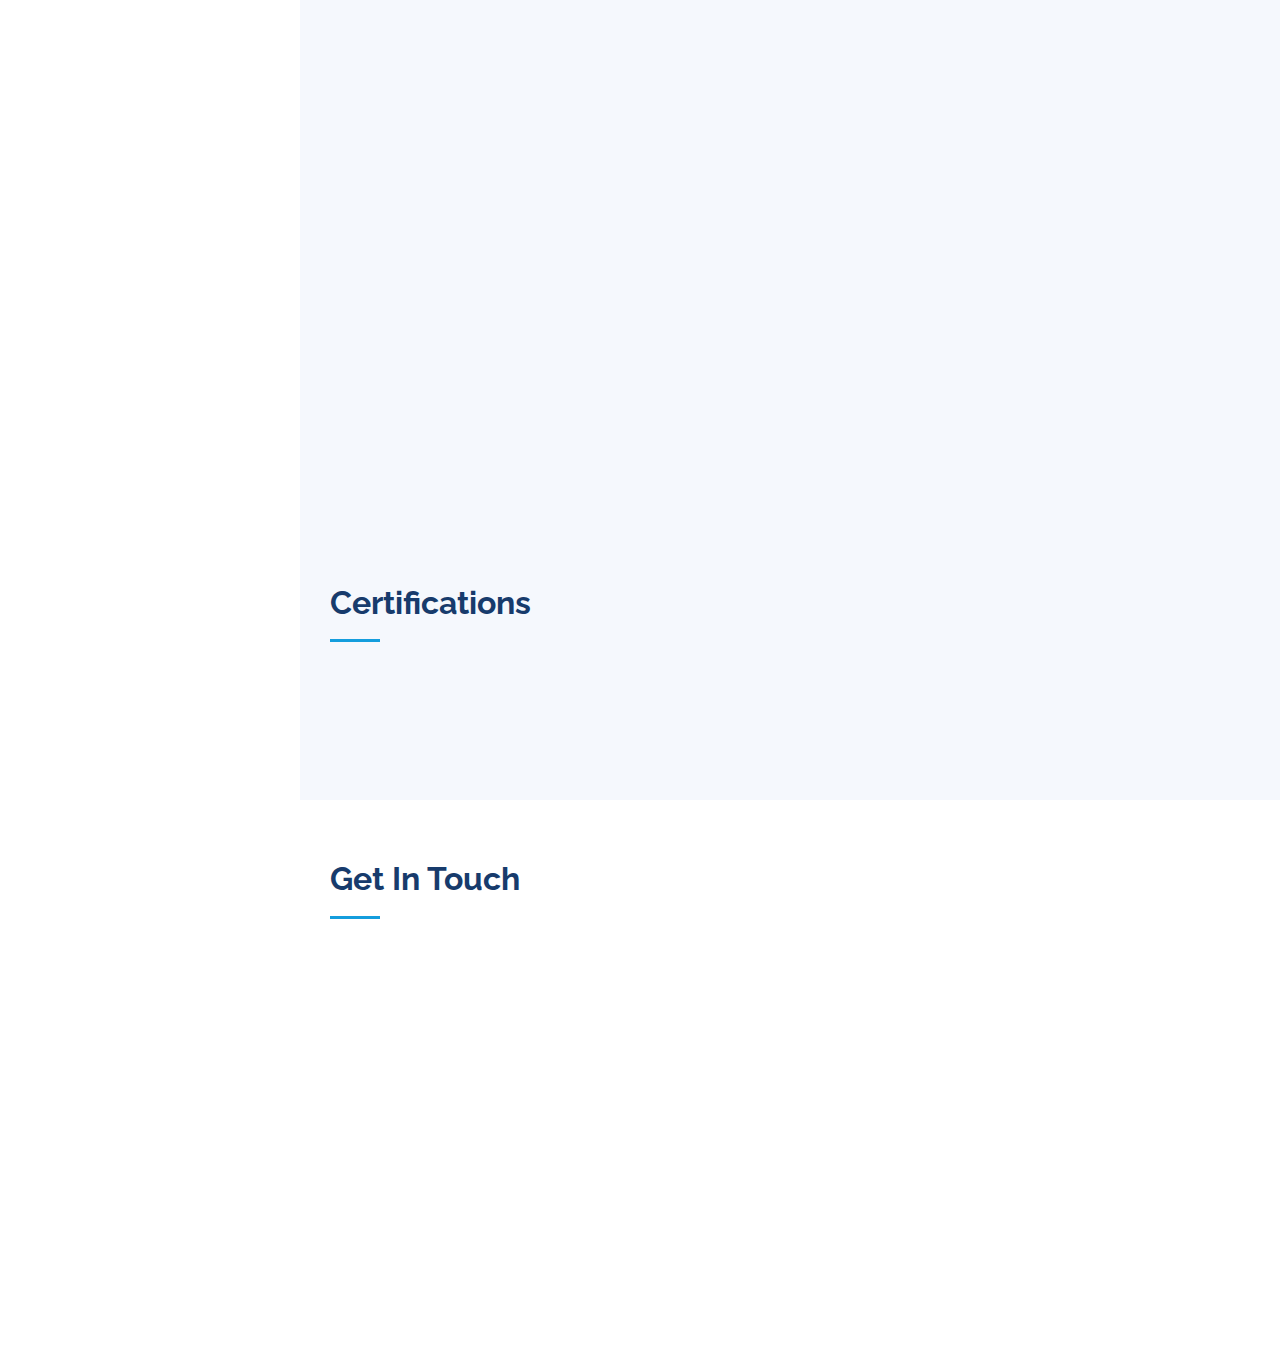
==== commit 53ab0738: "Changed fonts" ====
--- a/index.html
+++ b/index.html
@@ -66,9 +66,9 @@
   <!-- ======= Hero Section ======= -->
   <section id="hero" class="d-flex flex-column justify-content-center align-items-center">
     <div class="hero-container" data-aos="fade-in">
-      <h1>Hi !</h1>
-      <h1>I'm Raj Mudigonda</h1>
-      <p>GCP certified <span class="typed" data-typed-items="Machine Learning engineer, Data Engineer"></span></p>
+      <h1 style="color: rgb(49, 48, 48);">Hi!</h1>
+      <h1 style="color: rgb(49, 48, 48);">I'm Raj Mudigonda</h1>
+      <p style="color: rgb(49, 48, 48);">GCP certified <span class="typed" data-typed-items="Machine Learning Engineer, Data Engineer"></span></p>
     </div>
   </section><!-- End Hero -->
 
@@ -214,35 +214,34 @@
           <h2>Education and Experience</h2>
           </div>
 
-        <div class="row">
-          <div class="col-lg-6" data-aos="fade-up">
-            
-            <h3 class="resume-title">Education</h3>
-            <div class="resume-item">
-              <h4>Masters in Computer Science &amp; Engineering</h4>
-              <h5>2016 - 2018</h5>
-              <p><em>International Institute of Information Technology, Bhubaneswar, India</em></p>
-            </div>
-            <div class="resume-item">
-              <h4>Bachelors in Computer Science &amp; Technology</h4>
-              <h5>2011 - 2015</h5>
-              <p><em>Shivaji University, Kolhapur, India</em></p>
-              </div>
-          </div>
-          <div class="col-lg-6" data-aos="fade-up" data-aos-delay="100">
-            <h3 class="resume-title">Professional Experience</h3>
-            <div class="resume-item">
-              <h4>Machine Learning Engineer</h4>
-              <h5>March 2020 - August 2022</h5>
-              <p><em>Johnson Controls, Bangalore, India </em></p>
-            </div>
-            <div class="resume-item">
-              <h4>Data Scientist</h4>
-              <h5>June 2018 - January 2020</h5>
-              <p><em>Curl Tech, Bangalore, India </em></p>
-            </div>
-          </div>
-        </div>
+          <div class="row">
+            <div class="col-lg-6" data-aos="fade-up">
+              <h3 class="resume-title">Professional Experience</h3>
+              <div class="resume-item">
+                <h4>Machine Learning Engineer</h4>
+                <h5>March 2020 - August 2022</h5>
+                <p><em>Johnson Controls, Bangalore, India</em></p>
+              </div>
+              <div class="resume-item">
+                <h4>Data Scientist</h4>
+                <h5>June 2018 - January 2020</h5>
+                <p><em>Curl Tech, Bangalore, India</em></p>
+              </div>
+            </div>
+            <div class="col-lg-6" data-aos="fade-up" data-aos-delay="100">
+              <h3 class="resume-title">Education</h3>
+              <div class="resume-item">
+                <h4>Masters in Computer Science &amp; Engineering</h4>
+                <h5>2016 - 2018</h5>
+                <p><em>International Institute of Information Technology, Bhubaneswar, India</em></p>
+              </div>
+              <div class="resume-item">
+                <h4>Bachelors in Computer Science &amp; Technology</h4>
+                <h5>2011 - 2015</h5>
+                <p><em>Shivaji University, Kolhapur, India</em></p>
+              </div>
+            </div>
+          </div>          
 
       </div>
     </section><!-- End Resume Section -->
--- a/assets/css/style.css
+++ b/assets/css/style.css
@@ -273,12 +273,12 @@
 #hero p {
   color: #fff;
   margin-bottom: 50px;
-  font-size: 26px;
+  font-size: 32px;
   font-family: "Poppins", sans-serif;
 }
 
 #hero p span {
-  color: #fff;
+  color: rgb(49, 48, 48);
   padding-bottom: 4px;
   letter-spacing: 1px;
   border-bottom: 3px solid #149ddd;
@@ -625,7 +625,7 @@
 
 .portfolio .portfolio-wrap::before {
   content: "";
-  background: rgba(255, 255, 255, 0.5);
+  background: rgba(37, 37, 37, 0.479);
   position: absolute;
   left: 0;
   right: 0;
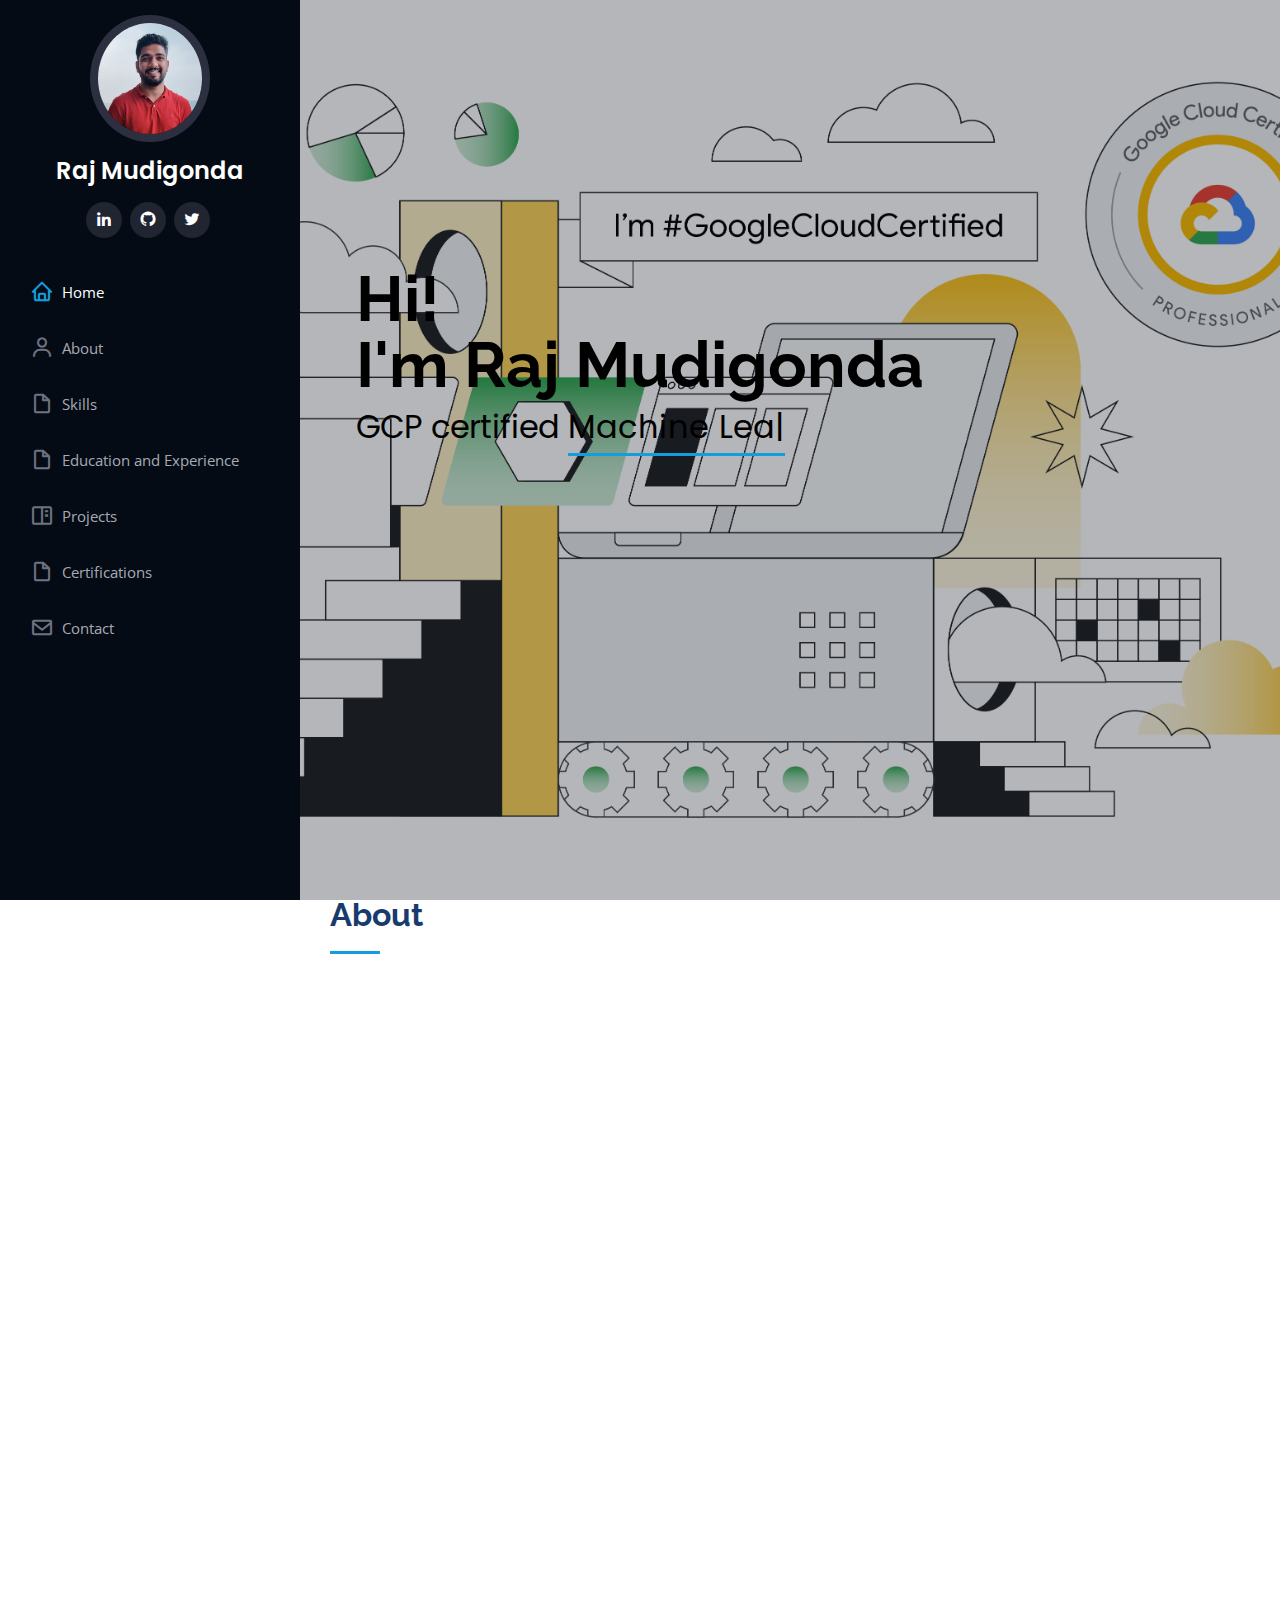
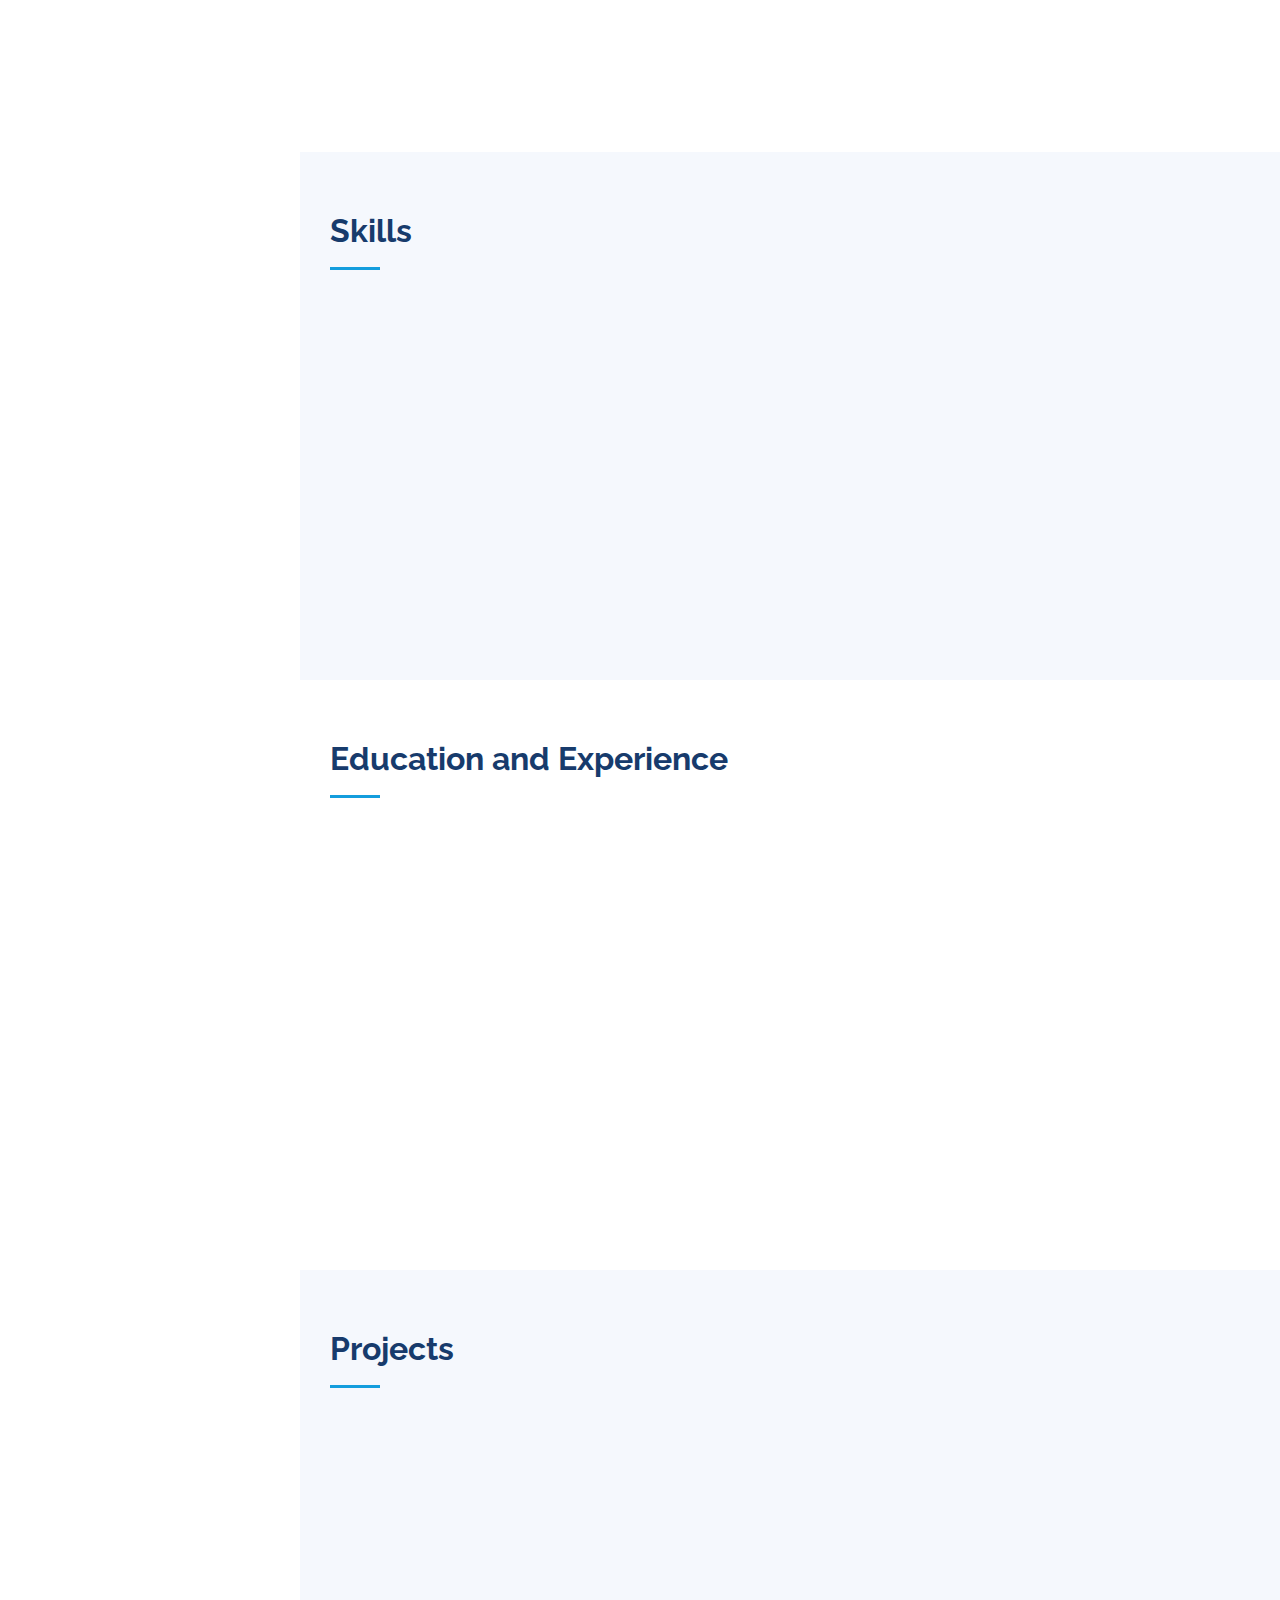
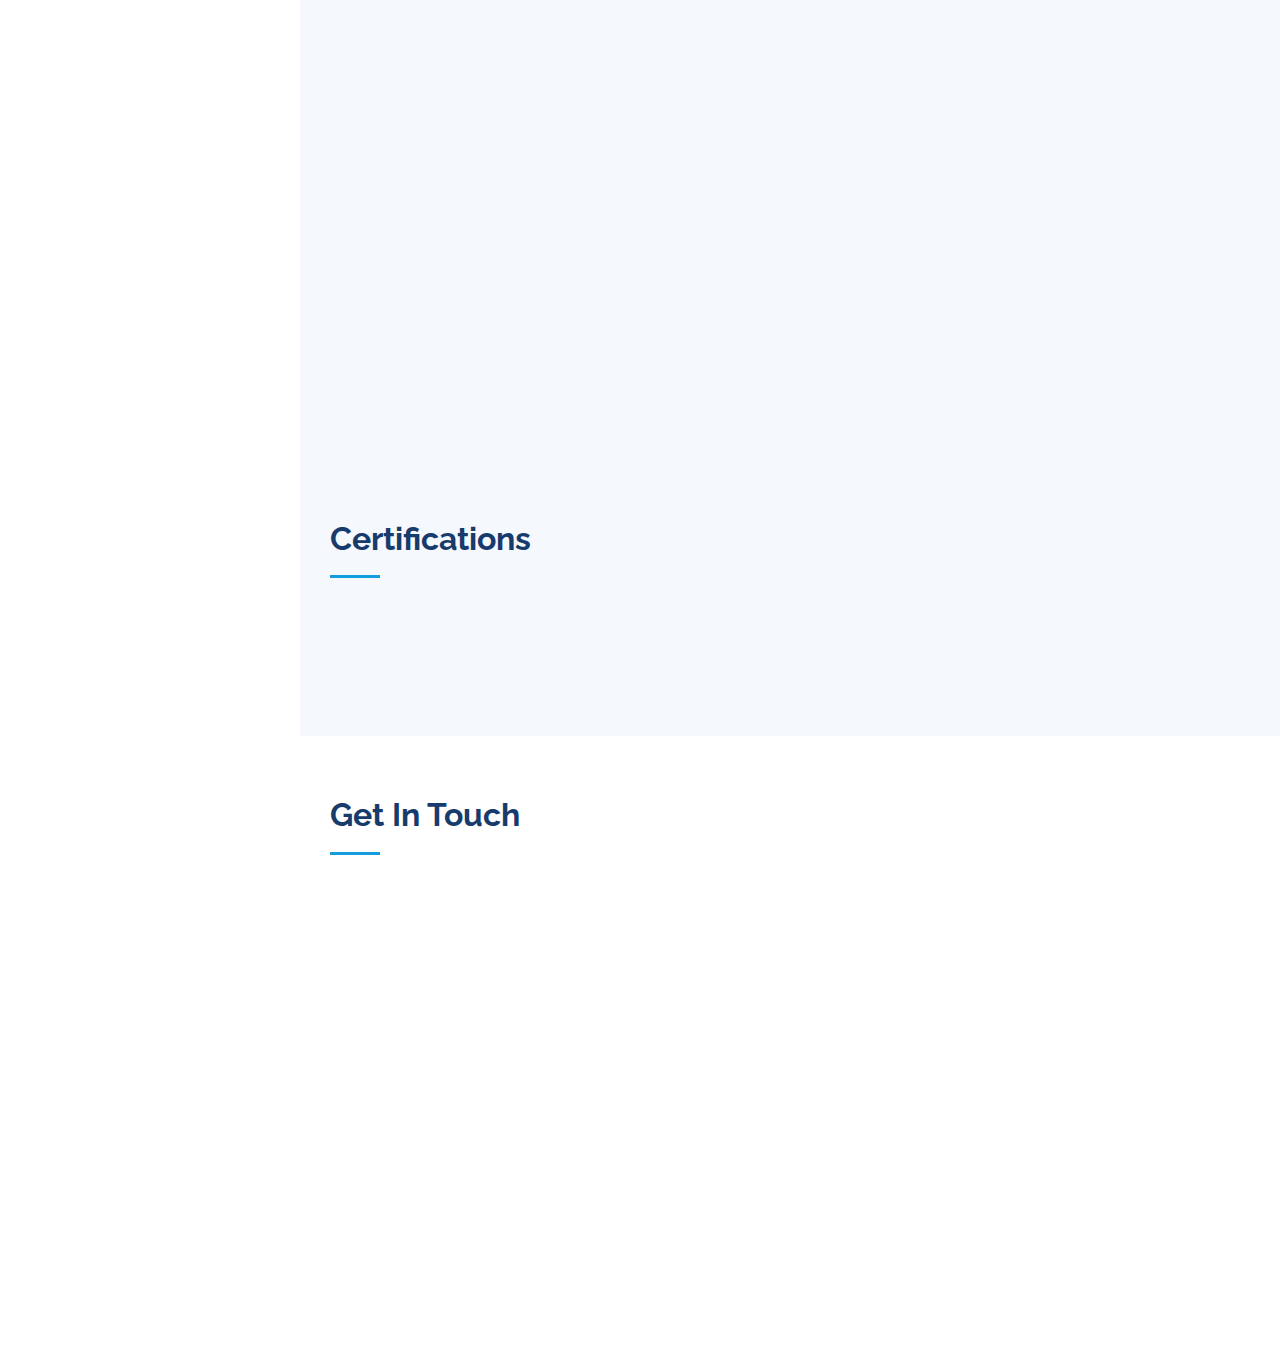
==== commit 13876c5d: "Aligned header text" ====
--- a/index.html
+++ b/index.html
@@ -64,11 +64,11 @@
   </header><!-- End Header -->
 
   <!-- ======= Hero Section ======= -->
-  <section id="hero" class="d-flex flex-column justify-content-center align-items-center">
+  <section id="hero" class="d-flex flex-column justify-content-center align-items-center" style="margin-top: -5%">
     <div class="hero-container" data-aos="fade-in">
-      <h1 style="color: rgb(49, 48, 48);">Hi!</h1>
-      <h1 style="color: rgb(49, 48, 48);">I'm Raj Mudigonda</h1>
-      <p style="color: rgb(49, 48, 48);">GCP certified <span class="typed" data-typed-items="Machine Learning Engineer, Data Engineer"></span></p>
+      <h1 style="color: rgb(0, 0, 0);">Hi!</h1>
+      <h1 style="color: rgb(0, 0, 0);">I'm Raj Mudigonda</h1>
+      <p style="color: rgb(0, 0, 0);">GCP certified <span class="typed" data-typed-items="Machine Learning Engineer, Data Engineer"></span></p>
     </div>
   </section><!-- End Hero -->
 
--- a/assets/css/style.css
+++ b/assets/css/style.css
@@ -278,7 +278,7 @@
 }
 
 #hero p span {
-  color: rgb(49, 48, 48);
+  color: rgb(0, 0, 0);
   padding-bottom: 4px;
   letter-spacing: 1px;
   border-bottom: 3px solid #149ddd;
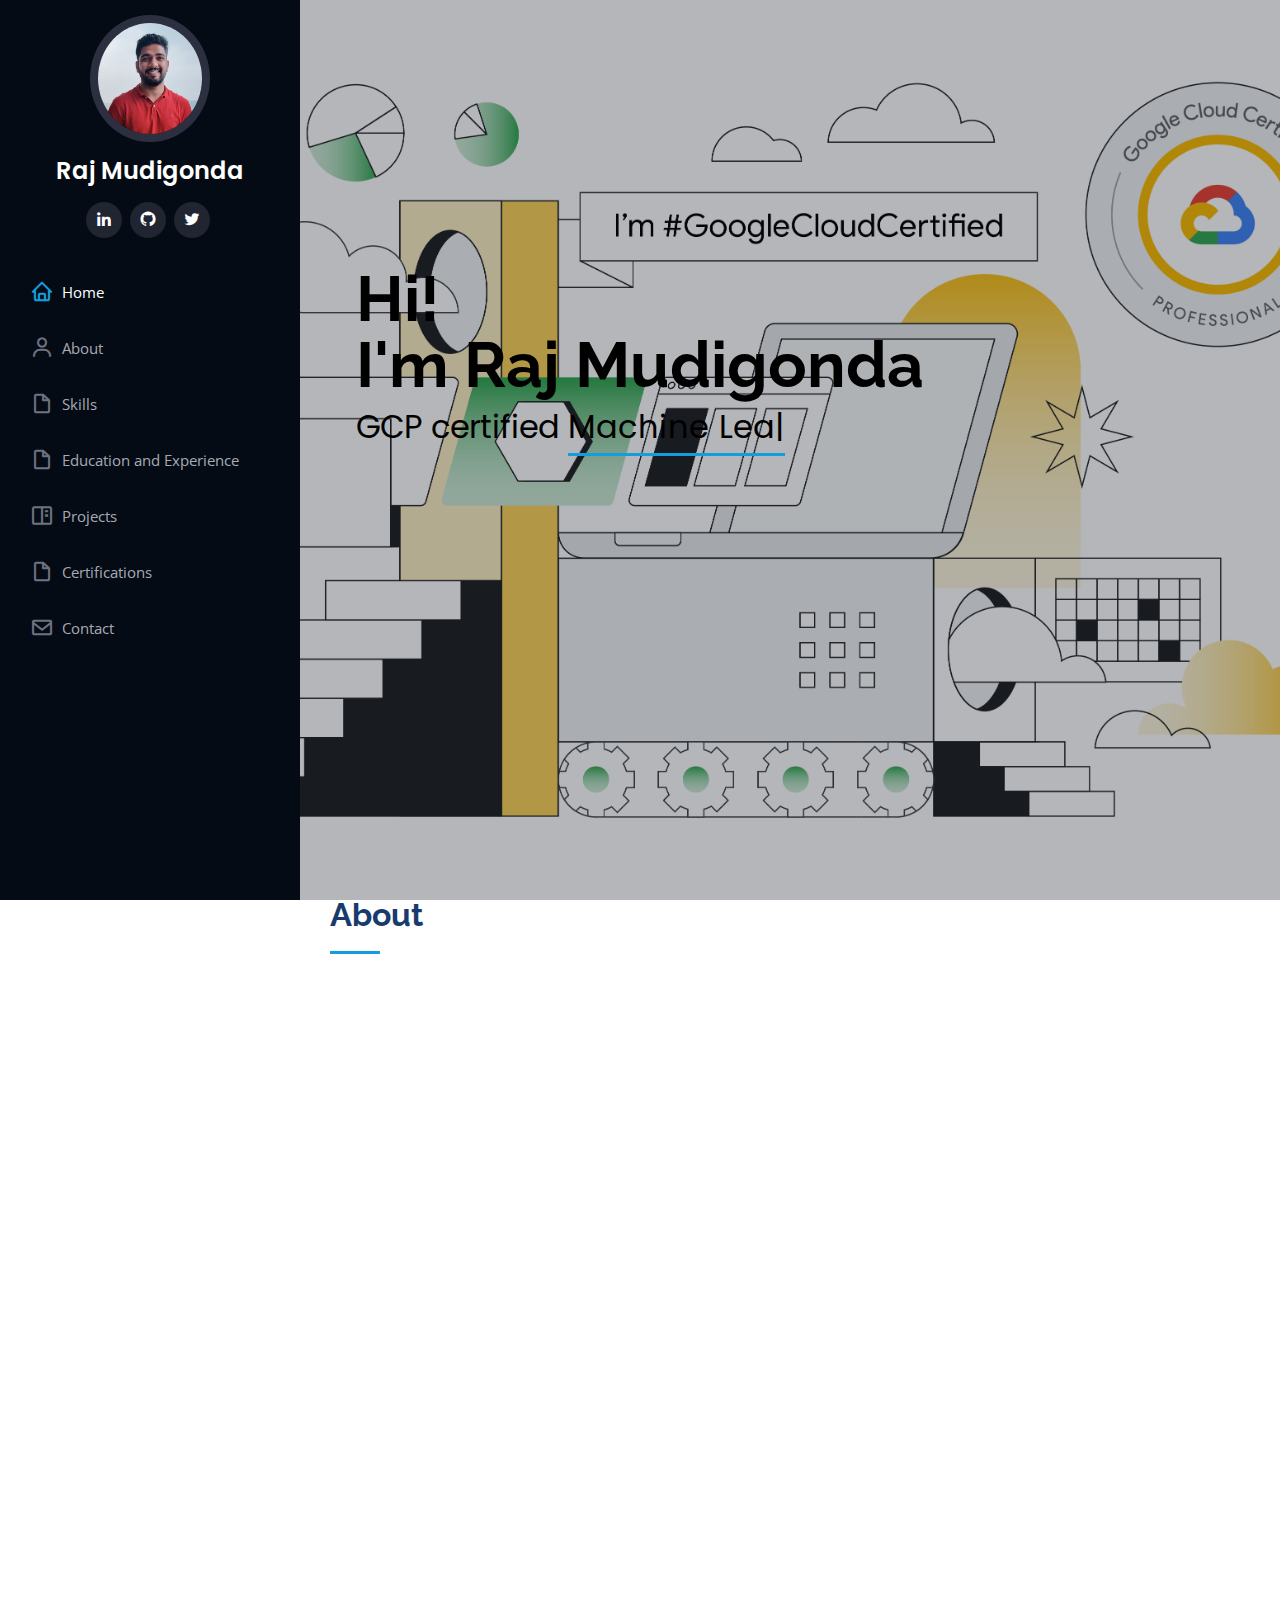
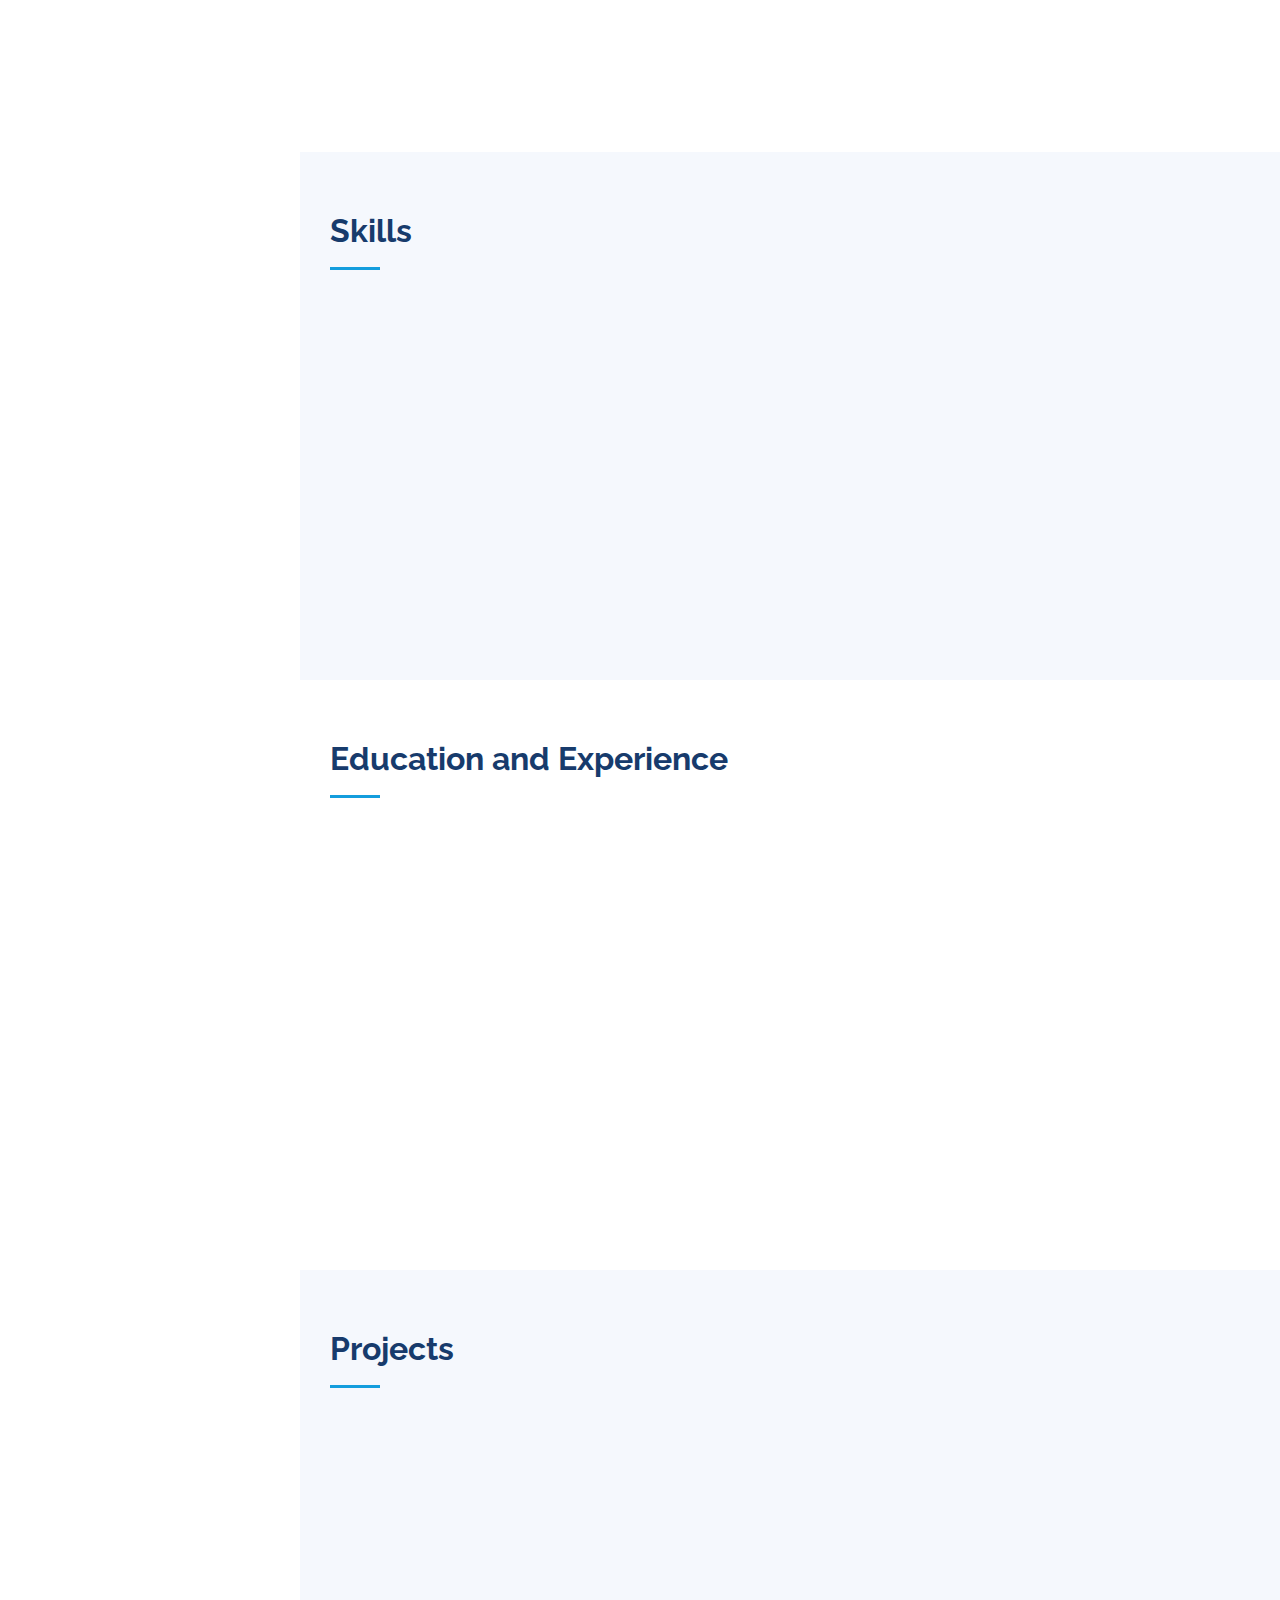
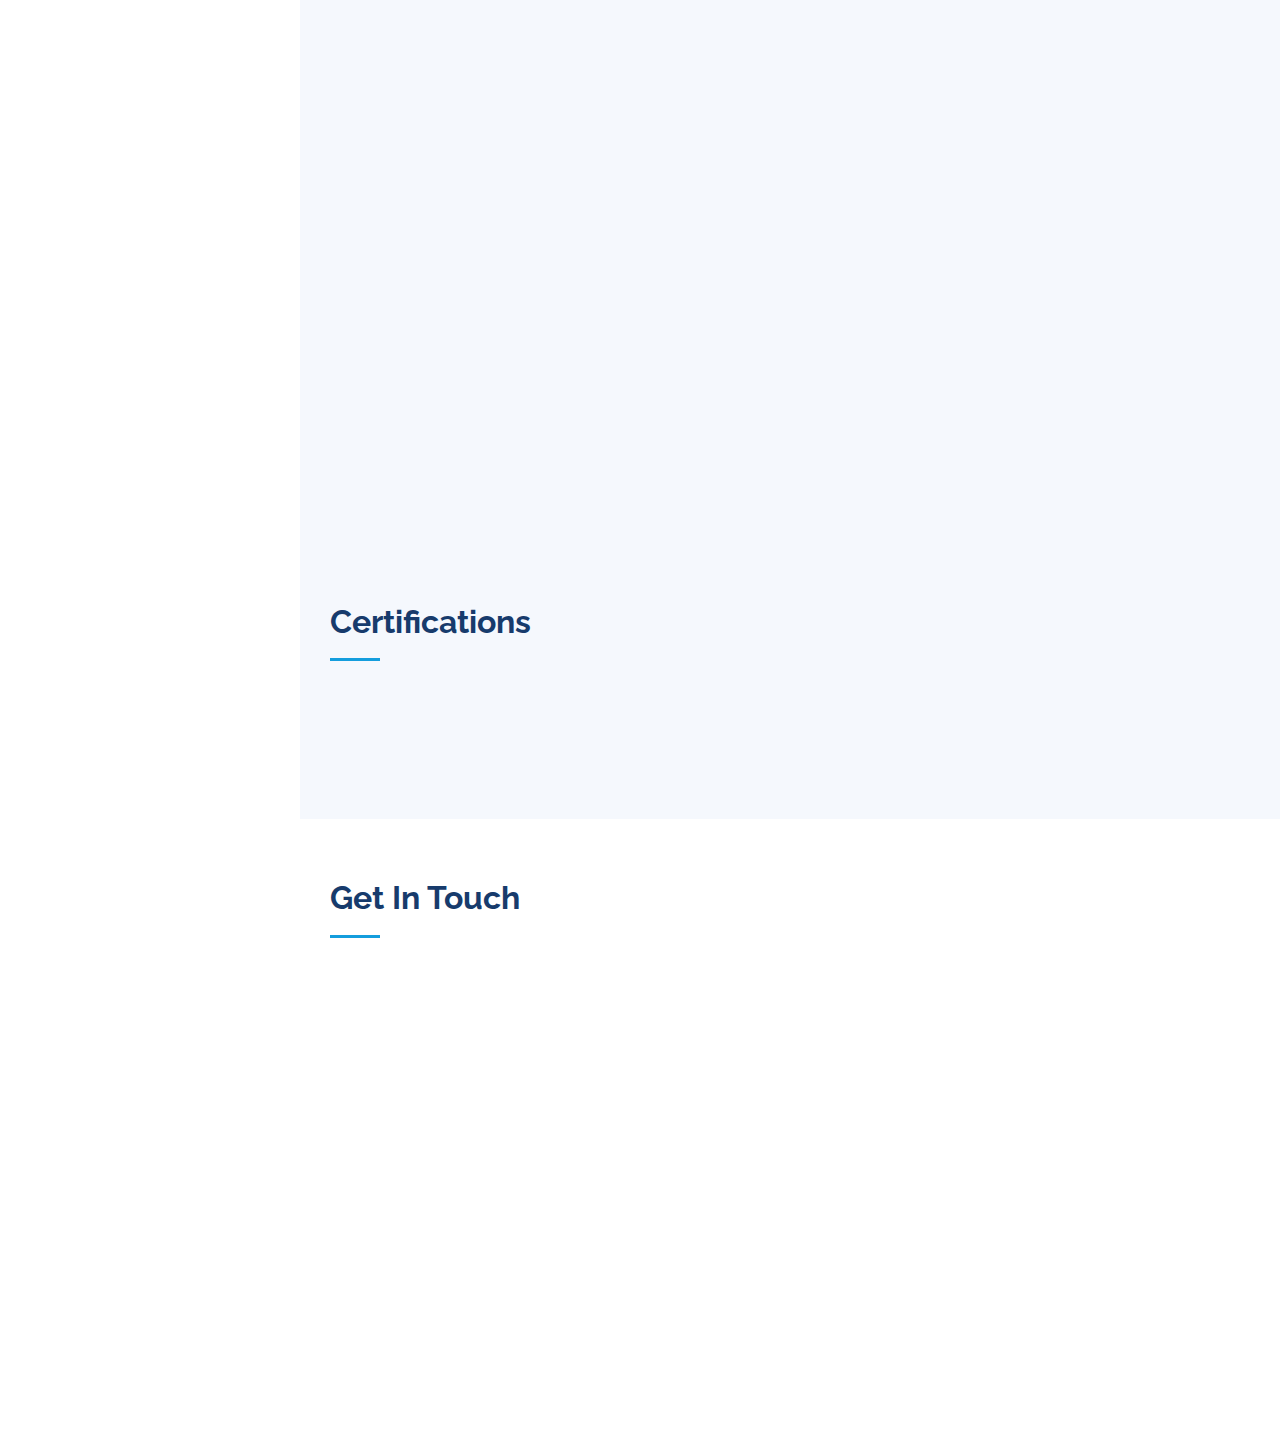
==== commit 53271e0d: "Add etherium DE project" ====
--- a/index.html
+++ b/index.html
@@ -357,6 +357,18 @@
             </div>
           </div>
 
+          <div class="col-lg-4 col-md-6 portfolio-item filter-card">
+            <div class="portfolio-wrap">
+              <img src="assets/img/portfolio/ether.jpeg" class="img-fluid" alt="">
+              <div class="portfolio-text">
+                <h3 class="portfolio-title">Ethereum Data Engineering Pipeline</h3>
+              </div>
+              <div class="portfolio-links">
+                <a href="project-details.html#project-8" title="More Details">More Details</a>
+              </div>
+            </div>
+          </div>
+
         </div>
 
       </div>
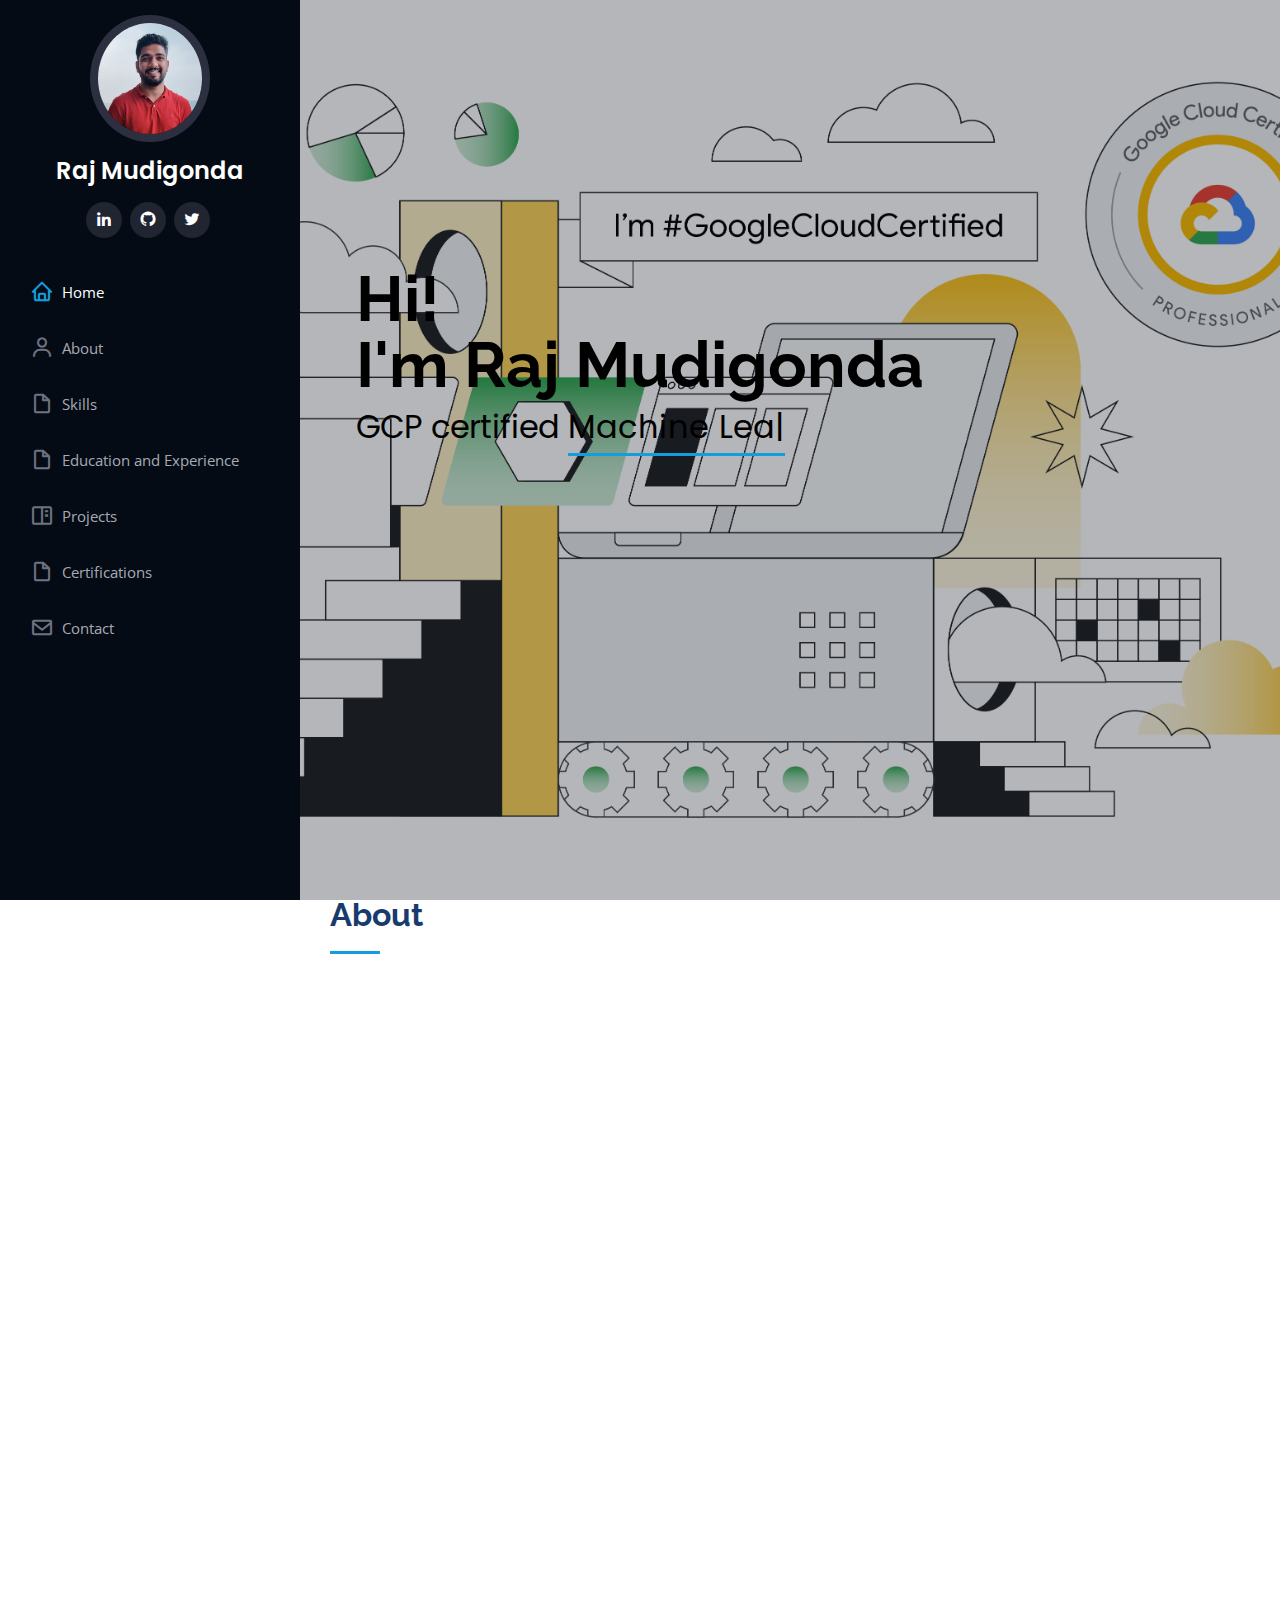
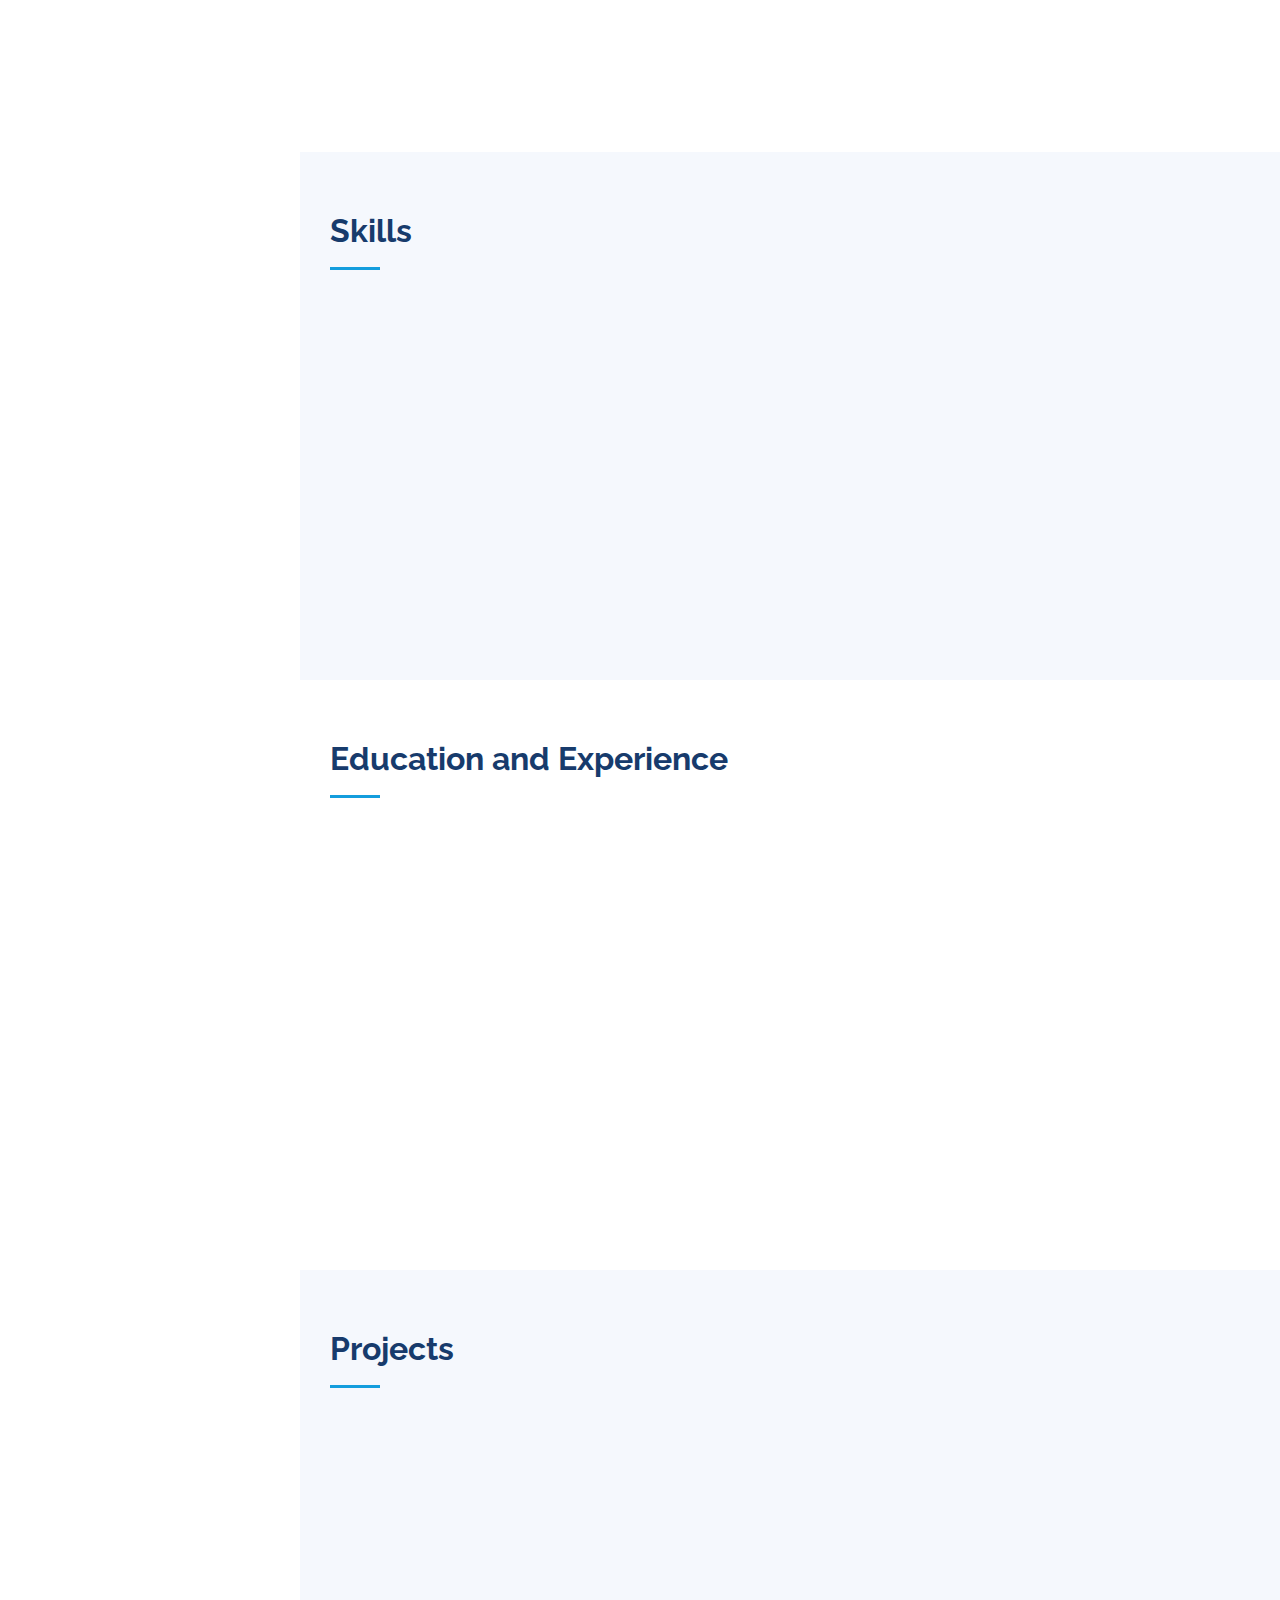
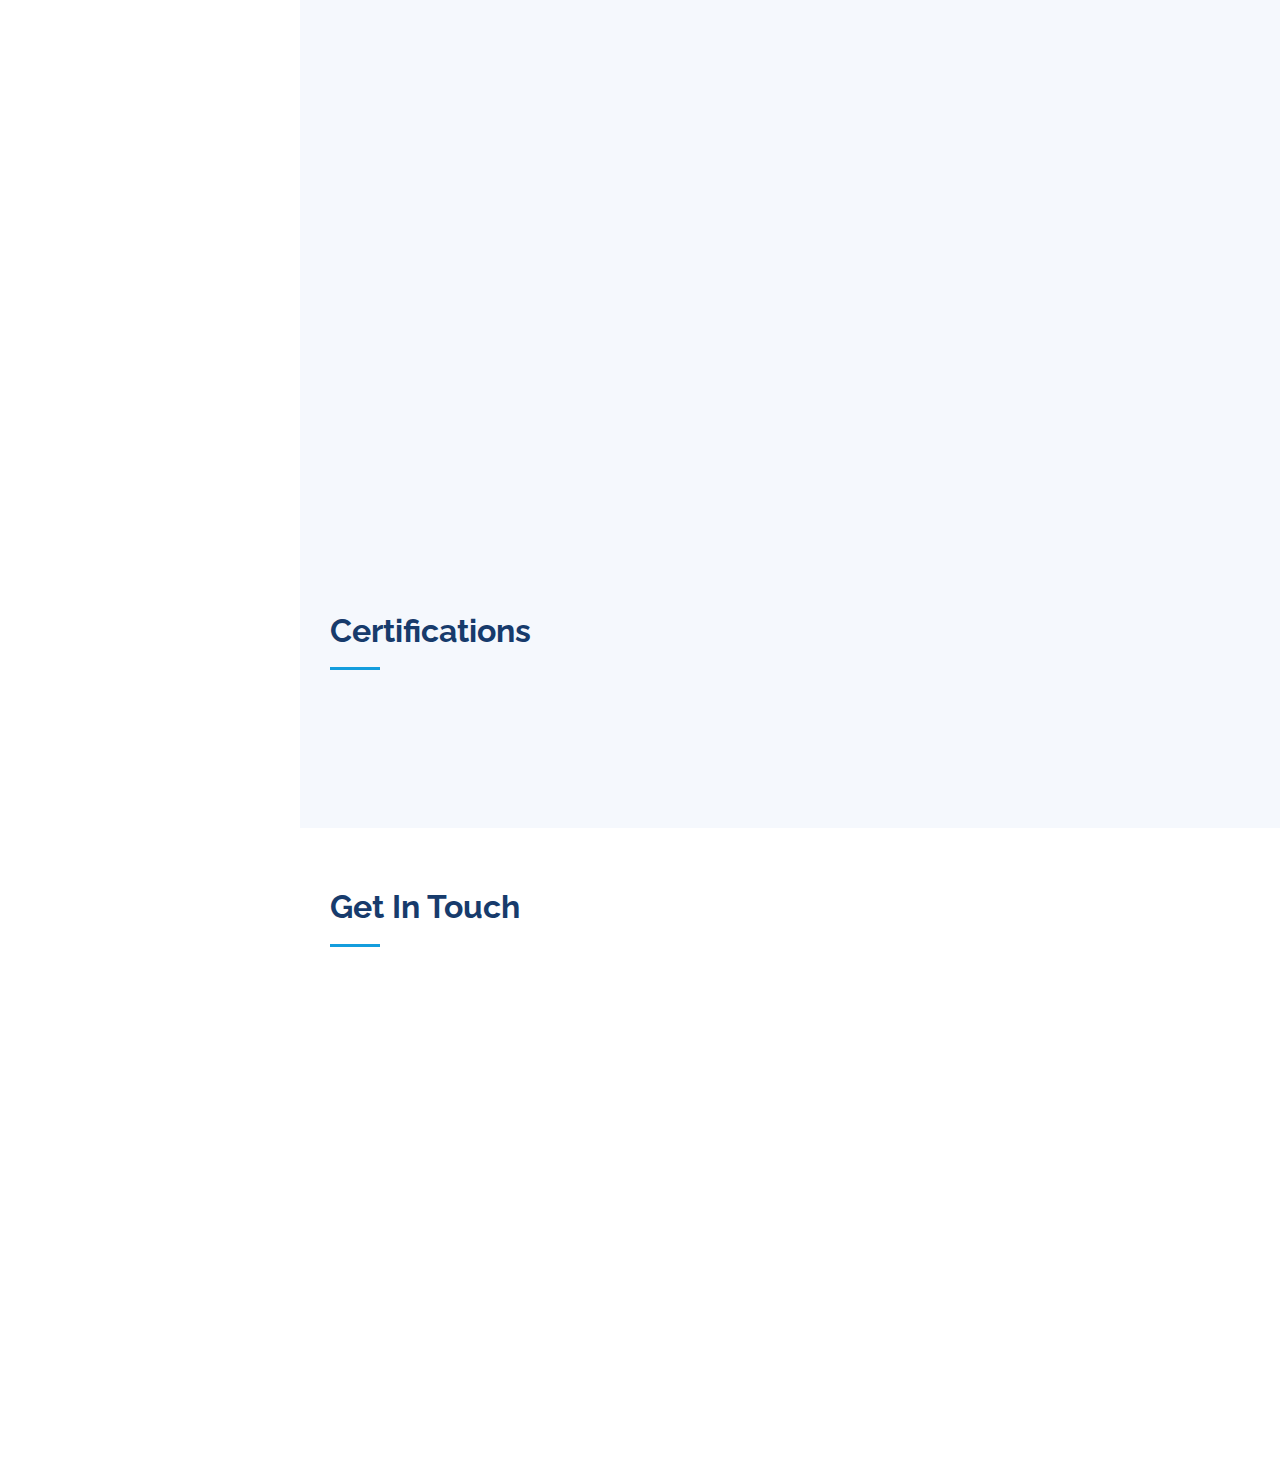
==== commit aecc1a68: "Rearranged projects" ====
--- a/index.html
+++ b/index.html
@@ -272,7 +272,44 @@
               </div>
             </div>
 
-            <div class="col-lg-4 col-md-6 portfolio-item filter-app" data-aos="fade-up">
+            <div class="col-lg-4 col-md-6 portfolio-item filter-card">
+              <div class="portfolio-wrap">
+                <img src="assets/img/portfolio/ether.jpeg" class="img-fluid" alt="">
+                <div class="portfolio-text">
+                  <h3 class="portfolio-title">Ethereum Data Engineering Pipeline</h3>
+                </div>
+                <div class="portfolio-links">
+                  <a href="project-details.html#project-9" title="More Details">More Details</a>
+                </div>
+              </div>
+            </div>
+         
+          <div class="col-lg-4 col-md-6 portfolio-item filter-app">
+            <div class="portfolio-wrap">
+              <img src="assets/img/portfolio/Edge_computing_Solution.png" class="img-fluid" alt="">
+              <div class="portfolio-text">
+                <h3 class="portfolio-title">Edge computing solution using Google IOT Core, Google PubSub, Dataflow and Bigquery</h3>
+              </div>
+              <div class="portfolio-links">
+                <a href="project-details.html#project-3" title="More details">More Details</a>
+              </div>
+            </div>
+          </div>
+
+          <div class="col-lg-4 col-md-6 portfolio-item filter-card">
+            <div class="portfolio-wrap">
+              <img src="assets/img/portfolio/ocr_solution.png" class="img-fluid" alt="">
+              <div class="portfolio-text">
+                <h3 class="portfolio-title">AI Based Document Data Extraction</h3>
+              </div>
+              <div class="portfolio-links">
+                <a href="project-details.html#project-4" title="More Details">More Details</a>
+              </div>
+            </div>
+          </div>
+
+
+                      <div class="col-lg-4 col-md-6 portfolio-item filter-app" data-aos="fade-up">
               <div class="portfolio-wrap">
                <img src="assets/img/portfolio/anamolies_detect.png" class="img-fluid"  alt="">
               <!-- <div class="centered"><strong>Retail store Anomaly Detection</strong> </div> -->
@@ -284,30 +321,42 @@
                </div>
               </div>
             </div>
-         
           <div class="col-lg-4 col-md-6 portfolio-item filter-app">
             <div class="portfolio-wrap">
-              <img src="assets/img/portfolio/Edge_computing_Solution.png" class="img-fluid" alt="">
-              <div class="portfolio-text">
-                <h3 class="portfolio-title">Edge computing solution using Google IOT Core, Google PubSub, Dataflow and Bigquery</h3>
-              </div>
-              <div class="portfolio-links">
-                <a href="project-details.html#project-3" title="More details">More Details</a>
+              <img src="assets/img/portfolio/ai_camera_usecase.png" class="img-fluid" alt="">
+              <div class="portfolio-text">
+                <h3 class="portfolio-title">Retail store Visual analytics solution from camera feed</h3>
+              </div>
+              <div class="portfolio-links">
+                <a href="project-details.html#project-6" title="More Details">More Details</a>
               </div>
             </div>
           </div>
 
           <div class="col-lg-4 col-md-6 portfolio-item filter-card">
             <div class="portfolio-wrap">
-              <img src="assets/img/portfolio/ocr_solution.png" class="img-fluid" alt="">
-              <div class="portfolio-text">
-                <h3 class="portfolio-title">AI Based Document Data Extraction</h3>
-              </div>
-              <div class="portfolio-links">
-                <a href="project-details.html#project-4" title="More Details">More Details</a>
-              </div>
-            </div>
-          </div>
+              <img src="assets/img/portfolio/ML_pipeline.png" class="img-fluid" alt="">
+              <div class="portfolio-text">
+                <h3 class="portfolio-title">MLOps with DVC and MLFLow</h3>
+              </div>
+              <div class="portfolio-links">
+                <a href="project-details.html#project-7" title="More Details">More Details</a>
+              </div>
+            </div>
+          </div>
+
+          <div class="col-lg-4 col-md-6 portfolio-item filter-card">
+            <div class="portfolio-wrap">
+              <img src="assets/img/portfolio/quora.png" class="img-fluid" alt="">
+              <div class="portfolio-text">
+                <h3 class="portfolio-title">NLP based model building on Quora question pairs dataset with FastAPI deployment</h3>
+              </div>
+              <div class="portfolio-links">
+                <a href="project-details.html#project-8" title="More Details">More Details</a>
+              </div>
+            </div>
+          </div>
+
 
           <div class="col-lg-4 col-md-6 portfolio-item filter-web">
             <div class="portfolio-wrap">
@@ -320,55 +369,6 @@
               </div>
             </div>
           </div>
-
-          <div class="col-lg-4 col-md-6 portfolio-item filter-app">
-            <div class="portfolio-wrap">
-              <img src="assets/img/portfolio/ai_camera_usecase.png" class="img-fluid" alt="">
-              <div class="portfolio-text">
-                <h3 class="portfolio-title">Retail store Visual analytics solution from camera feed</h3>
-              </div>
-              <div class="portfolio-links">
-                <a href="project-details.html#project-6" title="More Details">More Details</a>
-              </div>
-            </div>
-          </div>
-
-          <div class="col-lg-4 col-md-6 portfolio-item filter-card">
-            <div class="portfolio-wrap">
-              <img src="assets/img/portfolio/ML_pipeline.png" class="img-fluid" alt="">
-              <div class="portfolio-text">
-                <h3 class="portfolio-title">MLOps with DVC and MLFLow</h3>
-              </div>
-              <div class="portfolio-links">
-                <a href="project-details.html#project-7" title="More Details">More Details</a>
-              </div>
-            </div>
-          </div>
-
-          <div class="col-lg-4 col-md-6 portfolio-item filter-card">
-            <div class="portfolio-wrap">
-              <img src="assets/img/portfolio/quora.png" class="img-fluid" alt="">
-              <div class="portfolio-text">
-                <h3 class="portfolio-title">NLP based model building on Quora question pairs dataset with FastAPI deployment</h3>
-              </div>
-              <div class="portfolio-links">
-                <a href="project-details.html#project-8" title="More Details">More Details</a>
-              </div>
-            </div>
-          </div>
-
-          <div class="col-lg-4 col-md-6 portfolio-item filter-card">
-            <div class="portfolio-wrap">
-              <img src="assets/img/portfolio/ether.jpeg" class="img-fluid" alt="">
-              <div class="portfolio-text">
-                <h3 class="portfolio-title">Ethereum Data Engineering Pipeline</h3>
-              </div>
-              <div class="portfolio-links">
-                <a href="project-details.html#project-8" title="More Details">More Details</a>
-              </div>
-            </div>
-          </div>
-
         </div>
 
       </div>
